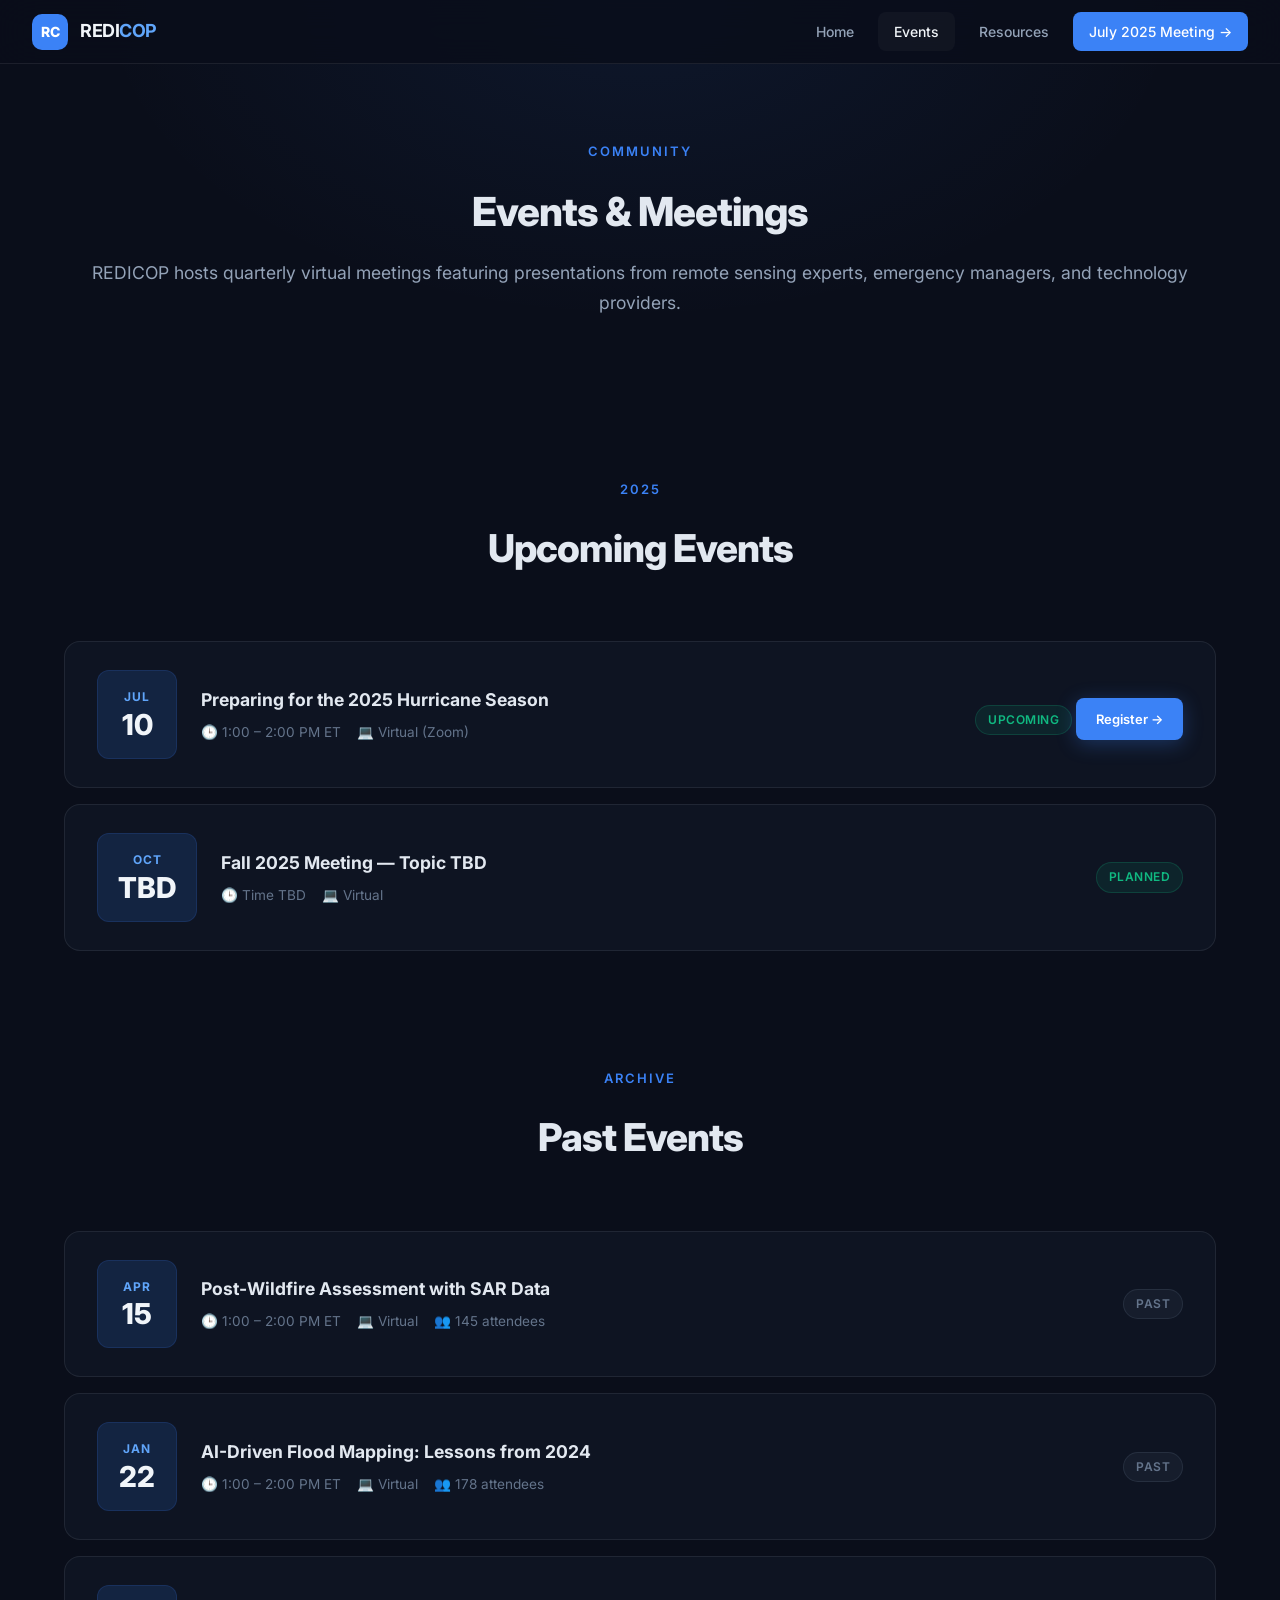
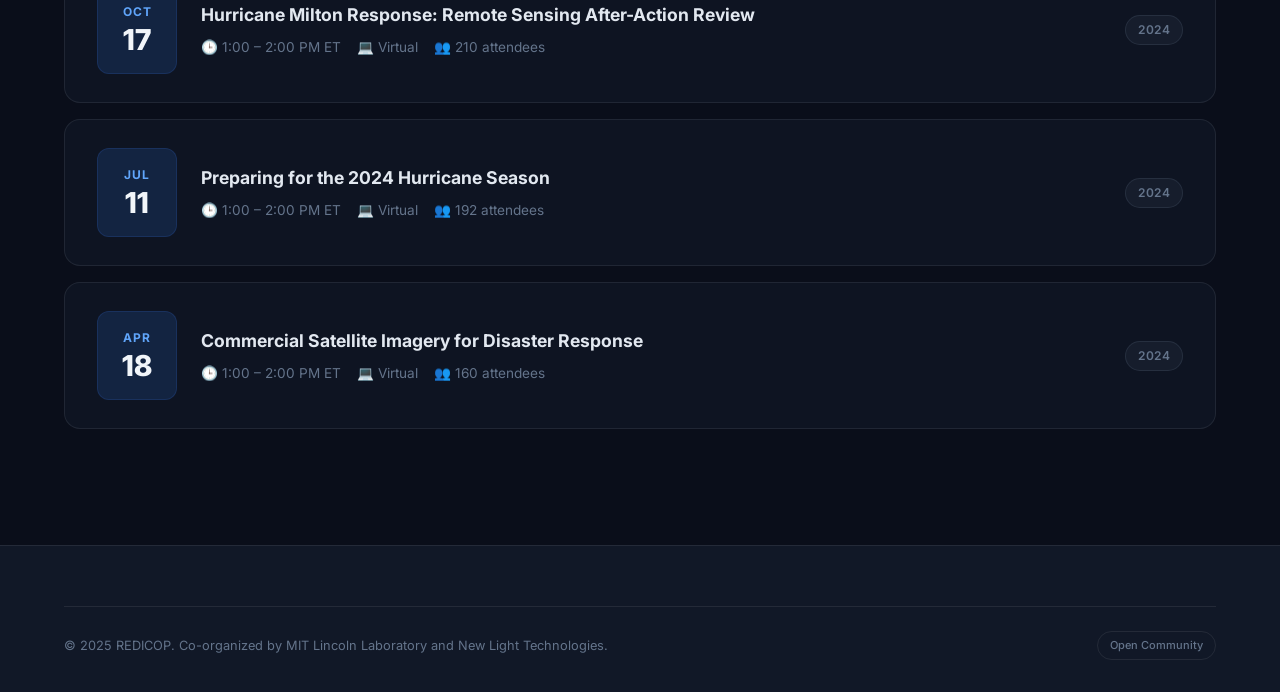
==== events.html @ 596dfce5 "Create events.html" ====
<!DOCTYPE html>
<html lang="en">
<head>
    <meta charset="UTF-8">
    <meta name="viewport" content="width=device-width, initial-scale=1.0">
    <title>Events | REDICOP</title>
    <link rel="preconnect" href="https://fonts.googleapis.com">
    <link href="https://fonts.googleapis.com/css2?family=Inter:wght@400;500;600;700;800&display=swap" rel="stylesheet">
    <link rel="stylesheet" href="style.css">
</head>
<body>

<nav class="site-nav">
    <a href="index.html" class="nav-brand">
        <div class="brand-icon">RC</div>
        <div class="brand-text">REDI<span>COP</span></div>
    </a>
    <div class="nav-links">
        <a href="index.html">Home</a>
        <a href="events.html" class="active">Events</a>
        <a href="resources.html">Resources</a>
        <a href="july-2025.html" class="nav-cta">July 2025 Meeting &rarr;</a>
    </div>
</nav>

<div class="page-header">
    <div class="container">
        <div class="section-label">Community</div>
        <h1>Events &amp; Meetings</h1>
        <p>REDICOP hosts quarterly virtual meetings featuring presentations from remote sensing experts, emergency managers, and technology providers.</p>
    </div>
</div>

<section class="events-section">
    <div class="container">
        <div class="section-header"><div class="section-label">2025</div><h2 class="section-title">Upcoming Events</h2></div>
        <div class="event-card">
            <div class="event-date"><div class="month">Jul</div><div class="day">10</div></div>
            <div class="event-info">
                <h3>Preparing for the 2025 Hurricane Season</h3>
                <div class="event-meta"><span>&#128338; 1:00 &ndash; 2:00 PM ET</span><span>&#128187; Virtual (Zoom)</span></div>
            </div>
            <div class="event-action">
                <span class="event-tag tag-upcoming">Upcoming</span>
                <a href="july-2025.html" class="btn btn-primary" style="margin-top:8px">Register &rarr;</a>
            </div>
        </div>
        <div class="event-card">
            <div class="event-date"><div class="month">Oct</div><div class="day">TBD</div></div>
            <div class="event-info">
                <h3>Fall 2025 Meeting &mdash; Topic TBD</h3>
                <div class="event-meta"><span>&#128338; Time TBD</span><span>&#128187; Virtual</span></div>
            </div>
            <div class="event-action"><span class="event-tag tag-upcoming">Planned</span></div>
        </div>
    </div>
</section>

<section class="container" style="padding-bottom:100px">
    <div class="section-header"><div class="section-label">Archive</div><h2 class="section-title">Past Events</h2></div>
    <div class="event-card">
        <div class="event-date"><div class="month">Apr</div><div class="day">15</div></div>
        <div class="event-info">
            <h3>Post-Wildfire Assessment with SAR Data</h3>
            <div class="event-meta"><span>&#128338; 1:00 &ndash; 2:00 PM ET</span><span>&#128187; Virtual</span><span>&#128101; 145 attendees</span></div>
        </div>
        <div class="event-action"><span class="event-tag tag-past">Past</span></div>
    </div>
    <div class="event-card">
        <div class="event-date"><div class="month">Jan</div><div class="day">22</div></div>
        <div class="event-info">
            <h3>AI-Driven Flood Mapping: Lessons from 2024</h3>
            <div class="event-meta"><span>&#128338; 1:00 &ndash; 2:00 PM ET</span><span>&#128187; Virtual</span><span>&#128101; 178 attendees</span></div>
        </div>
        <div class="event-action"><span class="event-tag tag-past">Past</span></div>
    </div>
    <div class="event-card">
        <div class="event-date"><div class="month">Oct</div><div class="day">17</div></div>
        <div class="event-info">
            <h3>Hurricane Milton Response: Remote Sensing After-Action Review</h3>
            <div class="event-meta"><span>&#128338; 1:00 &ndash; 2:00 PM ET</span><span>&#128187; Virtual</span><span>&#128101; 210 attendees</span></div>
        </div>
        <div class="event-action"><span class="event-tag tag-past">2024</span></div>
    </div>
    <div class="event-card">
        <div class="event-date"><div class="month">Jul</div><div class="day">11</div></div>
        <div class="event-info">
            <h3>Preparing for the 2024 Hurricane Season</h3>
            <div class="event-meta"><span>&#128338; 1:00 &ndash; 2:00 PM ET</span><span>&#128187; Virtual</span><span>&#128101; 192 attendees</span></div>
        </div>
        <div class="event-action"><span class="event-tag tag-past">2024</span></div>
    </div>
    <div class="event-card">
        <div class="event-date"><div class="month">Apr</div><div class="day">18</div></div>
        <div class="event-info">
            <h3>Commercial Satellite Imagery for Disaster Response</h3>
            <div class="event-meta"><span>&#128338; 1:00 &ndash; 2:00 PM ET</span><span>&#128187; Virtual</span><span>&#128101; 160 attendees</span></div>
        </div>
        <div class="event-action"><span class="event-tag tag-past">2024</span></div>
    </div>
</section>

<footer class="site-footer">
    <div class="container">
        <div class="footer-bottom">
            <span>&copy; 2025 REDICOP. Co-organized by MIT Lincoln Laboratory and New Light Technologies.</span>
            <div class="footer-badges"><span class="footer-badge">Open Community</span></div>
        </div>
    </div>
</footer>

</body>
</html>
---- style.css ----
:root {
    --bg-primary: #0a0e1a;
    --bg-secondary: #111827;
    --bg-card: rgba(17, 24, 39, 0.7);
    --bg-card-hover: rgba(30, 41, 59, 0.8);
    --bg-glass: rgba(255, 255, 255, 0.03);
    --border-glass: rgba(255, 255, 255, 0.08);
    --accent: #3b82f6;
    --accent-bright: #60a5fa;
    --accent-glow: rgba(59, 130, 246, 0.15);
    --accent-teal: #06b6d4;
    --accent-emerald: #10b981;
    --text-primary: #f1f5f9;
    --text-secondary: #94a3b8;
    --text-muted: #64748b;
    --text-heading: #e2e8f0;
    --danger: #ef4444;
    --warning: #f59e0b;
    --radius: 12px;
    --radius-sm: 8px;
    --radius-lg: 16px;
    --transition: 0.3s cubic-bezier(0.4, 0, 0.2, 1);
    --font-sans: 'Inter', -apple-system, BlinkMacSystemFont, 'Segoe UI', Roboto, sans-serif;
    --font-mono: 'JetBrains Mono', 'Fira Code', monospace;
    --shadow-card: 0 4px 24px rgba(0, 0, 0, 0.3);
    --shadow-glow: 0 0 30px rgba(59, 130, 246, 0.1);
    --max-width: 1200px;
}

* { margin: 0; padding: 0; box-sizing: border-box; }

html { scroll-behavior: smooth; }

body {
    font-family: var(--font-sans);
    background: var(--bg-primary);
    color: var(--text-primary);
    line-height: 1.7;
    -webkit-font-smoothing: antialiased;
}

a { color: var(--accent-bright); text-decoration: none; transition: color var(--transition); }
a:hover { color: var(--accent-teal); }

.container { max-width: var(--max-width); margin: 0 auto; padding: 0 24px; }

/* ── NAV ── */
.site-nav {
    position: fixed; top: 0; left: 0; right: 0; z-index: 1000;
    background: rgba(10, 14, 26, 0.85);
    backdrop-filter: blur(20px); -webkit-backdrop-filter: blur(20px);
    border-bottom: 1px solid var(--border-glass);
    padding: 0 32px; height: 64px;
    display: flex; align-items: center; justify-content: space-between;
}
.nav-brand { display: flex; align-items: center; gap: 12px; text-decoration: none; }
.nav-brand .brand-icon {
    width: 36px; height: 36px; background: var(--accent);
    border-radius: 10px; display: flex; align-items: center; justify-content: center;
    font-weight: 800; font-size: 14px; color: #fff;
}
.nav-brand .brand-text { font-size: 18px; font-weight: 700; color: var(--text-primary); letter-spacing: -0.5px; }
.nav-brand .brand-text span { color: var(--accent-bright); }
.nav-links { display: flex; gap: 8px; align-items: center; }
.nav-links a {
    padding: 8px 16px; border-radius: var(--radius-sm); font-size: 14px; font-weight: 500;
    color: var(--text-secondary); transition: all var(--transition);
}
.nav-links a:hover, .nav-links a.active { color: var(--text-primary); background: var(--bg-glass); }
.nav-cta {
    padding: 8px 20px; background: var(--accent); color: #fff !important;
    border-radius: var(--radius-sm); font-weight: 600; font-size: 14px;
}
.nav-cta:hover { background: var(--accent-bright); }

/* ── HERO ── */
.hero {
    min-height: 100vh; display: flex; align-items: center; justify-content: center;
    text-align: center; padding: 120px 24px 80px;
    position: relative; overflow: hidden;
    background: radial-gradient(ellipse at 50% 0%, rgba(59,130,246,0.08) 0%, transparent 60%),
                radial-gradient(ellipse at 80% 100%, rgba(6,182,212,0.05) 0%, transparent 50%),
                var(--bg-primary);
}
.hero::before {
    content: ''; position: absolute; inset: 0;
    background-image: radial-gradient(rgba(255,255,255,0.03) 1px, transparent 1px);
    background-size: 40px 40px; pointer-events: none;
}
.hero-content { position: relative; z-index: 1; max-width: 800px; }
.hero-badge {
    display: inline-flex; align-items: center; gap: 8px;
    background: var(--accent-glow); border: 1px solid rgba(59,130,246,0.2);
    padding: 6px 16px; border-radius: 100px; font-size: 13px;
    color: var(--accent-bright); font-weight: 500; margin-bottom: 32px;
}
.hero-badge .pulse {
    width: 8px; height: 8px; background: var(--accent-emerald);
    border-radius: 50%; animation: pulse 2s infinite;
}
@keyframes pulse { 0%, 100% { opacity: 1; } 50% { opacity: 0.4; } }
.hero h1 {
    font-size: clamp(2.5rem, 5vw, 4rem); font-weight: 800; line-height: 1.1;
    letter-spacing: -1.5px; margin-bottom: 24px;
    background: linear-gradient(135deg, var(--text-primary) 0%, var(--accent-bright) 50%, var(--accent-teal) 100%);
    -webkit-background-clip: text; -webkit-text-fill-color: transparent;
    background-clip: text;
}
.hero-sub {
    font-size: 1.2rem; color: var(--text-secondary); max-width: 600px;
    margin: 0 auto 40px; line-height: 1.7;
}
.hero-actions { display: flex; gap: 16px; justify-content: center; flex-wrap: wrap; }
.btn {
    display: inline-flex; align-items: center; gap: 8px;
    padding: 14px 28px; border-radius: var(--radius-sm); font-size: 15px;
    font-weight: 600; cursor: pointer; border: none; transition: all var(--transition);
}
.btn-primary { background: var(--accent); color: #fff; box-shadow: 0 4px 20px rgba(59,130,246,0.3); }
.btn-primary:hover { background: var(--accent-bright); transform: translateY(-2px); color: #fff; box-shadow: 0 8px 30px rgba(59,130,246,0.4); }
.btn-outline {
    background: transparent; color: var(--text-primary);
    border: 1px solid var(--border-glass);
}
.btn-outline:hover { background: var(--bg-glass); border-color: var(--accent); color: var(--accent-bright); }
.hero-stats {
    display: flex; justify-content: center; gap: 48px;
    margin-top: 64px; padding-top: 40px; border-top: 1px solid var(--border-glass);
}
.stat { text-align: center; }
.stat-value { font-size: 2rem; font-weight: 800; color: var(--accent-bright); font-family: var(--font-mono); }
.stat-label { font-size: 13px; color: var(--text-muted); margin-top: 4px; text-transform: uppercase; letter-spacing: 1px; }

/* ── SECTIONS ── */
section { padding: 100px 0; }
.section-header { text-align: center; margin-bottom: 60px; }
.section-label {
    font-size: 13px; font-weight: 600; text-transform: uppercase; letter-spacing: 2px;
    color: var(--accent); margin-bottom: 16px;
}
.section-title {
    font-size: clamp(1.8rem, 3vw, 2.5rem); font-weight: 800;
    letter-spacing: -1px; color: var(--text-heading); margin-bottom: 16px;
}
.section-desc { font-size: 1.05rem; color: var(--text-secondary); max-width: 650px; margin: 0 auto; }

/* ── CARDS ── */
.card-grid { display: grid; grid-template-columns: repeat(auto-fit, minmax(320px, 1fr)); gap: 24px; }
.card {
    background: var(--bg-card); border: 1px solid var(--border-glass);
    border-radius: var(--radius-lg); padding: 32px; transition: all var(--transition);
    position: relative; overflow: hidden;
}
.card::before {
    content: ''; position: absolute; top: 0; left: 0; right: 0; height: 3px;
    background: linear-gradient(90deg, var(--accent), var(--accent-teal));
    opacity: 0; transition: opacity var(--transition);
}
.card:hover { background: var(--bg-card-hover); border-color: rgba(59,130,246,0.15); transform: translateY(-4px); box-shadow: var(--shadow-glow); }
.card:hover::before { opacity: 1; }
.card-icon {
    width: 48px; height: 48px; border-radius: var(--radius); display: flex;
    align-items: center; justify-content: center; font-size: 24px; margin-bottom: 20px;
    background: var(--accent-glow); border: 1px solid rgba(59,130,246,0.15);
}
.card h3 { font-size: 1.15rem; font-weight: 700; margin-bottom: 12px; color: var(--text-heading); }
.card p { font-size: 0.95rem; color: var(--text-secondary); line-height: 1.7; }

/* ── ABOUT / MISSION ── */
.about-section { background: var(--bg-secondary); border-top: 1px solid var(--border-glass); border-bottom: 1px solid var(--border-glass); }
.about-grid { display: grid; grid-template-columns: 1fr 1fr; gap: 64px; align-items: center; }
.about-text h2 { font-size: 2rem; font-weight: 800; letter-spacing: -1px; color: var(--text-heading); margin-bottom: 20px; }
.about-text p { color: var(--text-secondary); margin-bottom: 16px; line-height: 1.8; }
.about-text a.inline-link { color: var(--accent-bright); border-bottom: 1px solid rgba(59,130,246,0.3); }
.about-text a.inline-link:hover { border-color: var(--accent-bright); }
.about-visual {
    background: var(--bg-card); border: 1px solid var(--border-glass);
    border-radius: var(--radius-lg); padding: 40px; position: relative;
}
.partners-grid { display: grid; grid-template-columns: 1fr 1fr; gap: 24px; }
.partner-item {
    background: var(--bg-glass); border: 1px solid var(--border-glass);
    border-radius: var(--radius); padding: 24px; text-align: center; transition: all var(--transition);
}
.partner-item:hover { border-color: rgba(59,130,246,0.2); background: var(--accent-glow); }
.partner-item strong { display: block; font-size: 1.1rem; color: var(--text-heading); margin-bottom: 4px; }
.partner-item span { font-size: 0.8rem; color: var(--text-muted); text-transform: uppercase; letter-spacing: 1px; }

/* ── EVENTS ── */
.events-section { background: var(--bg-primary); }
.event-card {
    display: grid; grid-template-columns: auto 1fr auto; gap: 24px; align-items: center;
    background: var(--bg-card); border: 1px solid var(--border-glass);
    border-radius: var(--radius-lg); padding: 28px 32px; margin-bottom: 16px;
    transition: all var(--transition);
}
.event-card:hover { border-color: rgba(59,130,246,0.15); background: var(--bg-card-hover); }
.event-date {
    background: var(--accent-glow); border: 1px solid rgba(59,130,246,0.15);
    border-radius: var(--radius); padding: 16px 20px; text-align: center; min-width: 80px;
}
.event-date .month { font-size: 12px; font-weight: 700; text-transform: uppercase; letter-spacing: 1px; color: var(--accent-bright); }
.event-date .day { font-size: 1.8rem; font-weight: 800; color: var(--text-primary); line-height: 1.2; }
.event-info h3 { font-size: 1.1rem; font-weight: 700; color: var(--text-heading); margin-bottom: 6px; }
.event-info .event-meta { font-size: 0.85rem; color: var(--text-muted); display: flex; gap: 16px; flex-wrap: wrap; }
.event-info .event-meta span { display: flex; align-items: center; gap: 4px; }
.event-tag {
    display: inline-block; padding: 4px 12px; border-radius: 100px;
    font-size: 12px; font-weight: 600; text-transform: uppercase; letter-spacing: 0.5px;
}
.tag-upcoming { background: rgba(16,185,129,0.1); color: var(--accent-emerald); border: 1px solid rgba(16,185,129,0.2); }
.tag-past { background: rgba(100,116,139,0.1); color: var(--text-muted); border: 1px solid rgba(100,116,139,0.2); }
.event-action .btn { padding: 10px 20px; font-size: 13px; white-space: nowrap; }

/* ── NEWS / NOTICES ── */
.news-grid { display: grid; grid-template-columns: repeat(auto-fit, minmax(280px, 1fr)); gap: 24px; }
.news-card {
    background: var(--bg-card); border: 1px solid var(--border-glass);
    border-radius: var(--radius-lg); overflow: hidden; transition: all var(--transition);
}
.news-card:hover { transform: translateY(-4px); border-color: rgba(59,130,246,0.15); box-shadow: var(--shadow-glow); }
.news-card-img {
    height: 180px; background-size: cover; background-position: center;
    position: relative;
}
.news-card-img::after {
    content: ''; position: absolute; inset: 0;
    background: linear-gradient(to bottom, transparent 50%, rgba(10,14,26,0.9));
}
.news-card-body { padding: 24px; }
.news-card-body .news-date { font-size: 12px; color: var(--text-muted); text-transform: uppercase; letter-spacing: 1px; margin-bottom: 8px; }
.news-card-body h3 { font-size: 1.05rem; font-weight: 700; color: var(--text-heading); margin-bottom: 8px; line-height: 1.4; }
.news-card-body p { font-size: 0.9rem; color: var(--text-secondary); line-height: 1.6; }

/* ── RESOURCES ── */
.resources-section { background: var(--bg-secondary); border-top: 1px solid var(--border-glass); }
.resource-item {
    display: flex; align-items: center; gap: 16px;
    padding: 16px 20px; border-radius: var(--radius-sm);
    background: var(--bg-glass); border: 1px solid var(--border-glass);
    margin-bottom: 12px; transition: all var(--transition);
}
.resource-item:hover { background: var(--accent-glow); border-color: rgba(59,130,246,0.15); }
.resource-icon { font-size: 20px; width: 40px; text-align: center; }
.resource-info { flex: 1; }
.resource-info h4 { font-size: 0.95rem; font-weight: 600; color: var(--text-heading); }
.resource-info p { font-size: 0.8rem; color: var(--text-muted); }

/* ── NEWSLETTER CTA ── */
.cta-section {
    padding: 80px 0; text-align: center;
    background: radial-gradient(ellipse at 50% 50%, rgba(59,130,246,0.08) 0%, transparent 70%), var(--bg-primary);
}
.cta-box {
    background: var(--bg-card); border: 1px solid var(--border-glass);
    border-radius: var(--radius-lg); padding: 60px 40px; max-width: 600px; margin: 0 auto;
}
.cta-box h2 { font-size: 1.8rem; font-weight: 800; margin-bottom: 12px; color: var(--text-heading); }
.cta-box p { color: var(--text-secondary); margin-bottom: 28px; }
.cta-form { display: flex; gap: 12px; max-width: 420px; margin: 0 auto; }
.cta-form input {
    flex: 1; padding: 12px 16px; background: var(--bg-primary); border: 1px solid var(--border-glass);
    border-radius: var(--radius-sm); color: var(--text-primary); font-size: 14px;
    font-family: var(--font-sans); outline: none; transition: border-color var(--transition);
}
.cta-form input:focus { border-color: var(--accent); }
.cta-form input::placeholder { color: var(--text-muted); }

/* ── FOOTER ── */
.site-footer {
    background: var(--bg-secondary); border-top: 1px solid var(--border-glass);
    padding: 60px 0 32px;
}
.footer-grid { display: grid; grid-template-columns: 2fr 1fr 1fr 1fr; gap: 48px; margin-bottom: 48px; }
.footer-brand .brand-text { font-size: 20px; font-weight: 700; margin-bottom: 12px; }
.footer-brand .brand-text span { color: var(--accent-bright); }
.footer-brand p { font-size: 0.9rem; color: var(--text-muted); line-height: 1.7; max-width: 280px; }
.footer-col h4 {
    font-size: 12px; font-weight: 700; text-transform: uppercase; letter-spacing: 2px;
    color: var(--text-muted); margin-bottom: 20px;
}
.footer-col a { display: block; color: var(--text-secondary); font-size: 0.9rem; padding: 6px 0; transition: color var(--transition); }
.footer-col a:hover { color: var(--text-primary); }
.footer-bottom {
    padding-top: 24px; border-top: 1px solid var(--border-glass);
    display: flex; justify-content: space-between; align-items: center;
    font-size: 0.8rem; color: var(--text-muted);
}
.footer-badges { display: flex; gap: 12px; }
.footer-badge {
    padding: 4px 12px; border: 1px solid var(--border-glass); border-radius: 100px;
    font-size: 11px; font-weight: 500; color: var(--text-muted);
}

/* ── MEETING PAGE ── */
.meeting-hero {
    min-height: 70vh; display: flex; align-items: center;
    padding: 120px 0 80px; position: relative;
    background: radial-gradient(ellipse at 30% 20%, rgba(59,130,246,0.1) 0%, transparent 50%),
                radial-gradient(ellipse at 70% 80%, rgba(6,182,212,0.06) 0%, transparent 50%),
                var(--bg-primary);
}
.meeting-hero::before {
    content: ''; position: absolute; inset: 0;
    background-image: radial-gradient(rgba(255,255,255,0.03) 1px, transparent 1px);
    background-size: 40px 40px; pointer-events: none;
}
.meeting-hero .container { position: relative; z-index: 1; display: grid; grid-template-columns: 1fr 1fr; gap: 64px; align-items: center; }
.meeting-info .meeting-tag { display: inline-flex; align-items: center; gap: 8px; background: rgba(16,185,129,0.1); border: 1px solid rgba(16,185,129,0.2); padding: 6px 16px; border-radius: 100px; font-size: 13px; color: var(--accent-emerald); font-weight: 600; margin-bottom: 24px; }
.meeting-info h1 { font-size: clamp(2rem, 4vw, 3rem); font-weight: 800; line-height: 1.1; letter-spacing: -1px; color: var(--text-heading); margin-bottom: 24px; }
.meeting-info h1 .highlight { color: var(--accent-bright); }
.meeting-details { list-style: none; margin-bottom: 32px; }
.meeting-details li { display: flex; align-items: center; gap: 12px; padding: 8px 0; color: var(--text-secondary); font-size: 1rem; }
.meeting-details .detail-icon { width: 36px; height: 36px; display: flex; align-items: center; justify-content: center; background: var(--accent-glow); border-radius: var(--radius-sm); font-size: 16px; }
.meeting-visual {
    background: var(--bg-card); border: 1px solid var(--border-glass);
    border-radius: var(--radius-lg); overflow: hidden; aspect-ratio: 4/3;
}
.meeting-visual img { width: 100%; height: 100%; object-fit: cover; opacity: 0.8; }
.meeting-actions { display: flex; gap: 12px; flex-wrap: wrap; }

/* ── MEETING REG FORM ── */
.reg-section { background: var(--bg-secondary); border-top: 1px solid var(--border-glass); padding: 80px 0; }
.reg-grid { display: grid; grid-template-columns: 1fr 1fr; gap: 64px; align-items: start; }
.reg-info h2 { font-size: 1.8rem; font-weight: 800; color: var(--text-heading); margin-bottom: 16px; }
.reg-info p { color: var(--text-secondary); margin-bottom: 24px; line-height: 1.8; }
.reg-info .info-box {
    background: var(--accent-glow); border: 1px solid rgba(59,130,246,0.15);
    border-radius: var(--radius); padding: 24px; font-size: 0.95rem; color: var(--text-secondary); line-height: 1.7;
}
.reg-info .info-box strong { color: var(--accent-bright); }
.reg-form-card {
    background: var(--bg-card); border: 1px solid var(--border-glass);
    border-radius: var(--radius-lg); padding: 40px;
}
.reg-form-card h3 { font-size: 1.3rem; font-weight: 700; color: var(--text-heading); margin-bottom: 28px; text-align: center; }
.form-group { margin-bottom: 20px; }
.form-group label { display: block; font-size: 13px; font-weight: 600; color: var(--text-secondary); margin-bottom: 8px; text-transform: uppercase; letter-spacing: 0.5px; }
.form-group input[type="text"],
.form-group input[type="email"] {
    width: 100%; padding: 12px 16px; background: var(--bg-primary);
    border: 1px solid var(--border-glass); border-radius: var(--radius-sm);
    color: var(--text-primary); font-size: 14px; font-family: var(--font-sans);
    outline: none; transition: border-color var(--transition);
}
.form-group input:focus { border-color: var(--accent); }
.radio-group { margin-bottom: 20px; }
.radio-group p { font-size: 13px; font-weight: 600; color: var(--text-secondary); margin-bottom: 10px; text-transform: uppercase; letter-spacing: 0.5px; }
.radio-option { display: flex; align-items: center; gap: 10px; padding: 6px 0; color: var(--text-secondary); font-size: 14px; cursor: pointer; }
.radio-option input[type="radio"] { accent-color: var(--accent); width: 16px; height: 16px; }

/* ── EVENTS PAGE ── */
.page-header {
    padding: 140px 0 60px; text-align: center;
    background: radial-gradient(ellipse at 50% 0%, rgba(59,130,246,0.08) 0%, transparent 60%), var(--bg-primary);
}
.page-header h1 { font-size: 2.5rem; font-weight: 800; color: var(--text-heading); letter-spacing: -1px; margin-bottom: 12px; }
.page-header p { color: var(--text-secondary); font-size: 1.1rem; }

/* ── RESOURCES PAGE ── */
.resource-grid { display: grid; grid-template-columns: repeat(auto-fit, minmax(300px, 1fr)); gap: 24px; }
.resource-card {
    background: var(--bg-card); border: 1px solid var(--border-glass);
    border-radius: var(--radius-lg); padding: 32px; transition: all var(--transition);
}
.resource-card:hover { border-color: rgba(59,130,246,0.15); background: var(--bg-card-hover); transform: translateY(-2px); }
.resource-card .rc-type { font-size: 11px; font-weight: 700; text-transform: uppercase; letter-spacing: 1px; color: var(--accent); margin-bottom: 12px; }
.resource-card h3 { font-size: 1.05rem; font-weight: 700; color: var(--text-heading); margin-bottom: 8px; }
.resource-card p { font-size: 0.9rem; color: var(--text-secondary); margin-bottom: 16px; line-height: 1.6; }
.resource-card .rc-link { font-size: 13px; font-weight: 600; color: var(--accent-bright); display: inline-flex; align-items: center; gap: 4px; }
.resource-card .rc-link:hover { color: var(--accent-teal); }

/* ── RESPONSIVE ── */
@media (max-width: 1024px) {
    .footer-grid { grid-template-columns: 1fr 1fr; }
    .about-grid, .reg-grid, .meeting-hero .container { grid-template-columns: 1fr; }
}
@media (max-width: 768px) {
    .site-nav { padding: 0 16px; }
    .nav-links { display: none; }
    .hero { padding: 100px 16px 60px; }
    .hero-stats { flex-direction: column; gap: 24px; }
    .card-grid { grid-template-columns: 1fr; }
    .footer-grid { grid-template-columns: 1fr; gap: 32px; }
    .footer-bottom { flex-direction: column; gap: 16px; text-align: center; }
    .event-card { grid-template-columns: 1fr; }
    .meeting-hero .container { grid-template-columns: 1fr; gap: 40px; }
}
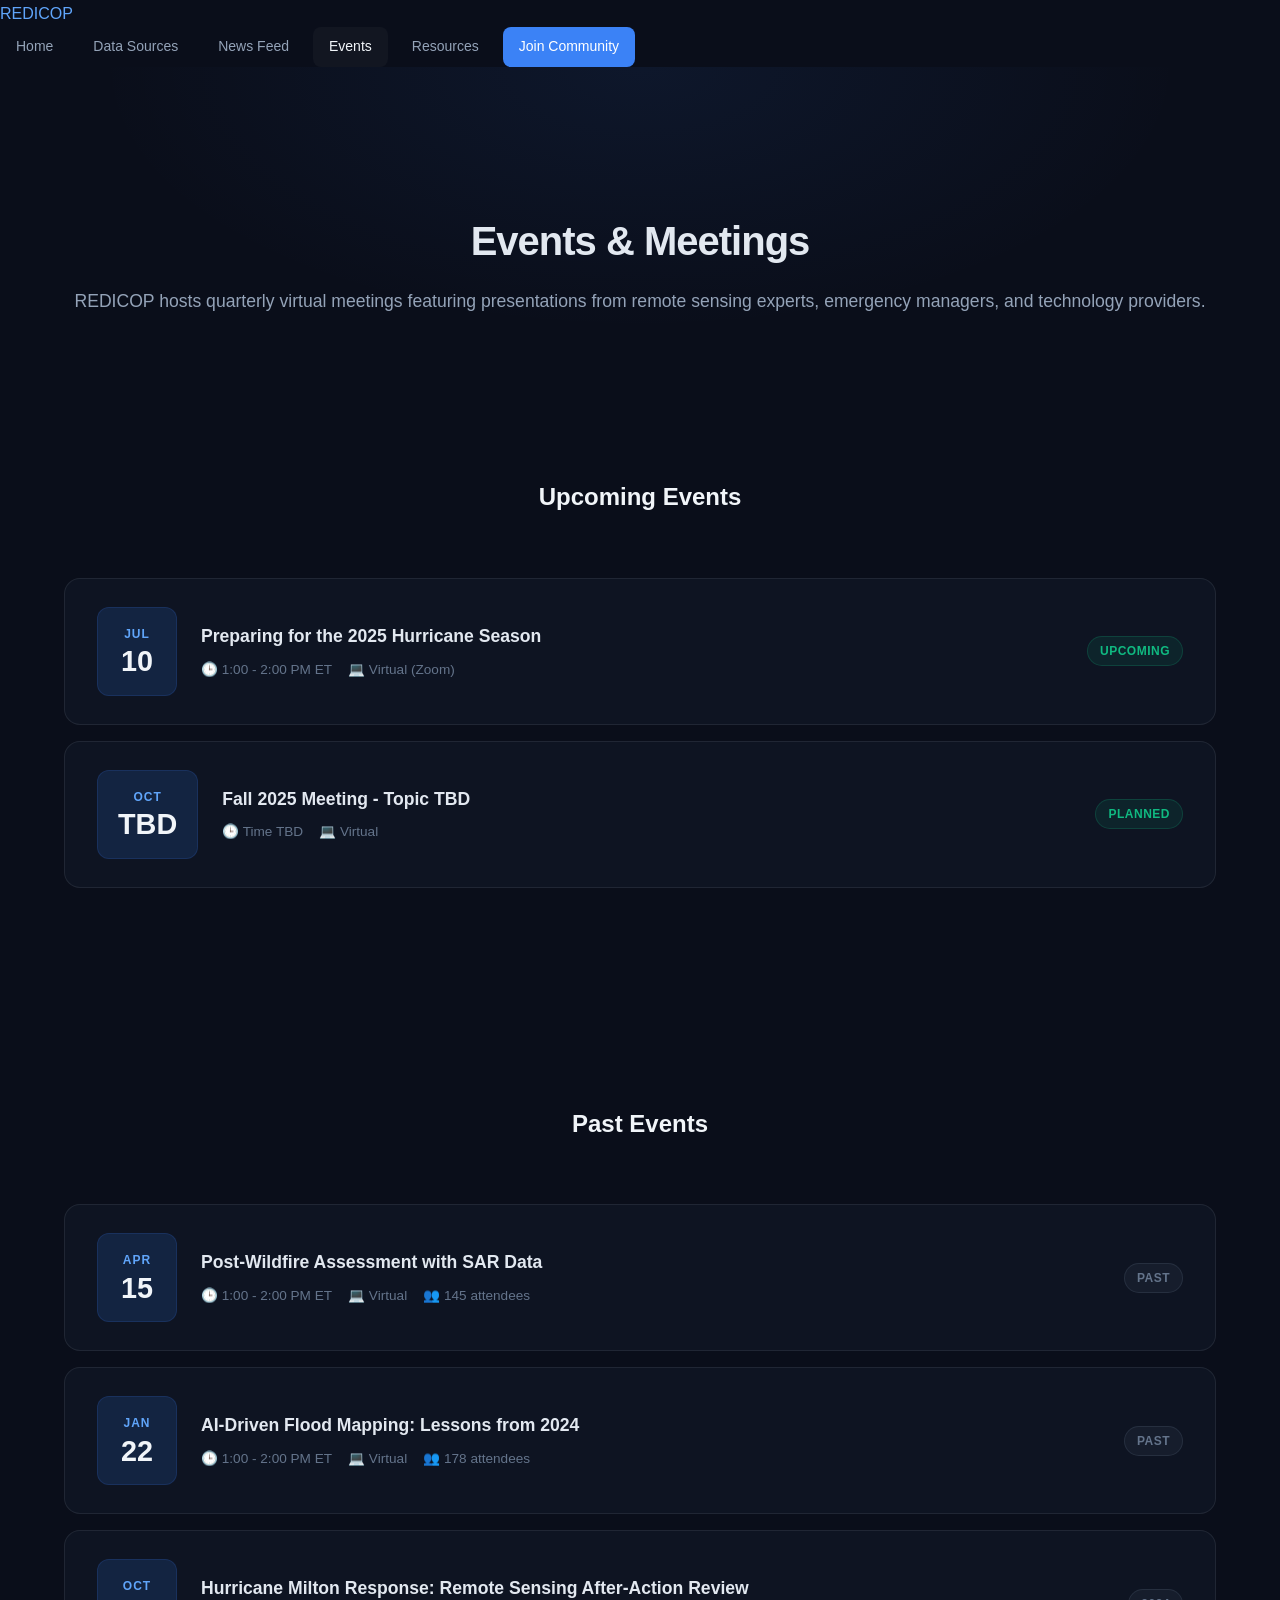
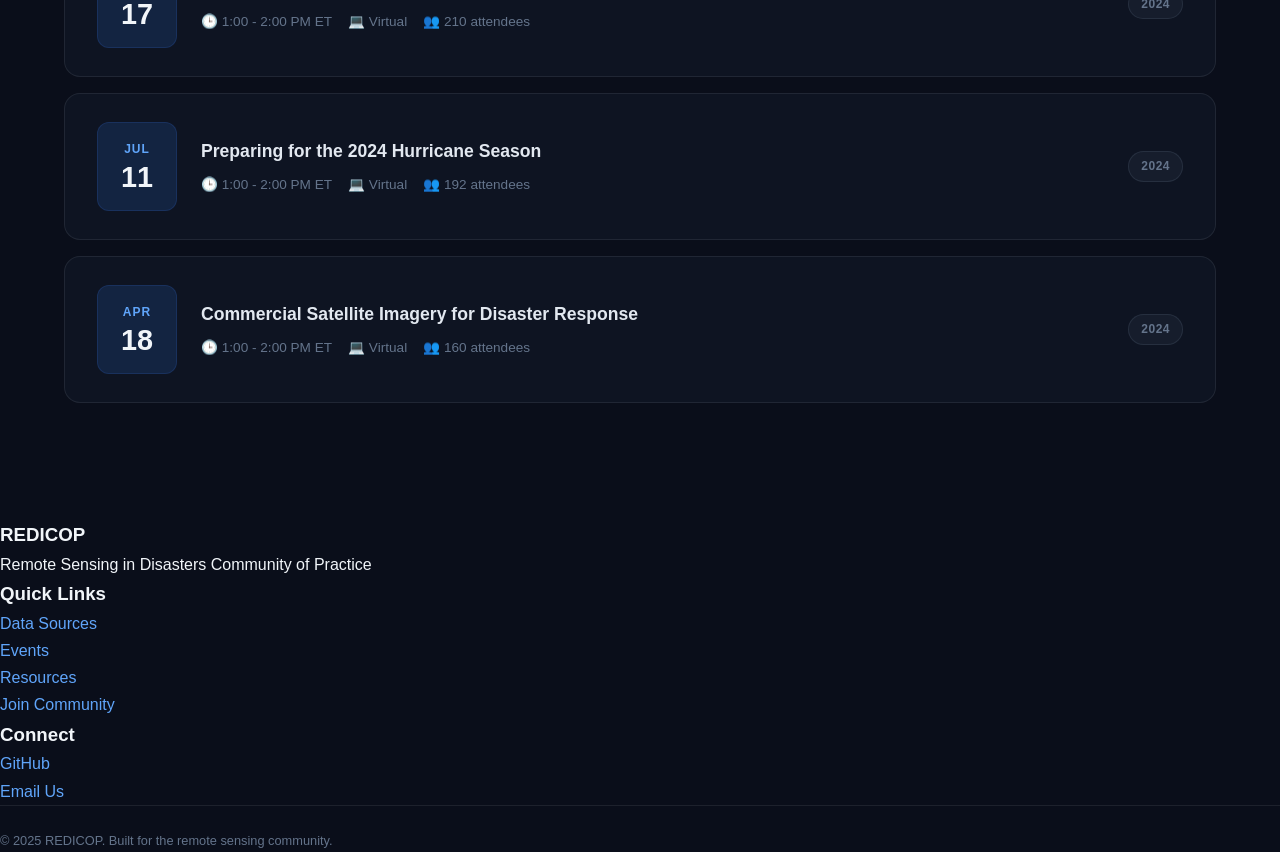
==== commit 6d39d1b8: "Update events.html" ====
--- a/events.html
+++ b/events.html
@@ -1,113 +1,31 @@
 <!DOCTYPE html>
 <html lang="en">
 <head>
-    <meta charset="UTF-8">
-    <meta name="viewport" content="width=device-width, initial-scale=1.0">
-    <title>Events | REDICOP</title>
-    <link rel="preconnect" href="https://fonts.googleapis.com">
-    <link href="https://fonts.googleapis.com/css2?family=Inter:wght@400;500;600;700;800&display=swap" rel="stylesheet">
-    <link rel="stylesheet" href="style.css">
+  <meta charset="UTF-8">
+  <meta name="viewport" content="width=device-width, initial-scale=1.0">
+  <title>Events | REDICOP</title>
+  <link rel="stylesheet" href="style.css">
 </head>
 <body>
+  <nav class="navbar"><div class="nav-container"><a href="index.html" class="nav-logo">REDICOP</a><div class="nav-links"><a href="index.html">Home</a><a href="data-sources.html">Data Sources</a><a href="news.html">News Feed</a><a href="events.html" class="active">Events</a><a href="resources.html">Resources</a><a href="signup.html" class="nav-cta">Join Community</a></div></div></nav>
 
-<nav class="site-nav">
-    <a href="index.html" class="nav-brand">
-        <div class="brand-icon">RC</div>
-        <div class="brand-text">REDI<span>COP</span></div>
-    </a>
-    <div class="nav-links">
-        <a href="index.html">Home</a>
-        <a href="events.html" class="active">Events</a>
-        <a href="resources.html">Resources</a>
-        <a href="july-2025.html" class="nav-cta">July 2025 Meeting &rarr;</a>
-    </div>
-</nav>
+  <div class="page-header"><div class="container"><h1>Events &amp; Meetings</h1><p>REDICOP hosts quarterly virtual meetings featuring presentations from remote sensing experts, emergency managers, and technology providers.</p></div></div>
 
-<div class="page-header">
-    <div class="container">
-        <div class="section-label">Community</div>
-        <h1>Events &amp; Meetings</h1>
-        <p>REDICOP hosts quarterly virtual meetings featuring presentations from remote sensing experts, emergency managers, and technology providers.</p>
-    </div>
-</div>
+  <section class="events-section"><div class="container">
+    <div class="section-header"><h2>Upcoming Events</h2></div>
+    <div class="event-card"><div class="event-date"><div class="month">Jul</div><div class="day">10</div></div><div class="event-info"><h3>Preparing for the 2025 Hurricane Season</h3><div class="event-meta"><span>&#128338; 1:00 - 2:00 PM ET</span><span>&#128187; Virtual (Zoom)</span></div></div><div class="event-action"><span class="event-tag tag-upcoming">Upcoming</span></div></div>
+    <div class="event-card"><div class="event-date"><div class="month">Oct</div><div class="day">TBD</div></div><div class="event-info"><h3>Fall 2025 Meeting - Topic TBD</h3><div class="event-meta"><span>&#128338; Time TBD</span><span>&#128187; Virtual</span></div></div><div class="event-action"><span class="event-tag tag-upcoming">Planned</span></div></div>
+  </div></section>
 
-<section class="events-section">
-    <div class="container">
-        <div class="section-header"><div class="section-label">2025</div><h2 class="section-title">Upcoming Events</h2></div>
-        <div class="event-card">
-            <div class="event-date"><div class="month">Jul</div><div class="day">10</div></div>
-            <div class="event-info">
-                <h3>Preparing for the 2025 Hurricane Season</h3>
-                <div class="event-meta"><span>&#128338; 1:00 &ndash; 2:00 PM ET</span><span>&#128187; Virtual (Zoom)</span></div>
-            </div>
-            <div class="event-action">
-                <span class="event-tag tag-upcoming">Upcoming</span>
-                <a href="july-2025.html" class="btn btn-primary" style="margin-top:8px">Register &rarr;</a>
-            </div>
-        </div>
-        <div class="event-card">
-            <div class="event-date"><div class="month">Oct</div><div class="day">TBD</div></div>
-            <div class="event-info">
-                <h3>Fall 2025 Meeting &mdash; Topic TBD</h3>
-                <div class="event-meta"><span>&#128338; Time TBD</span><span>&#128187; Virtual</span></div>
-            </div>
-            <div class="event-action"><span class="event-tag tag-upcoming">Planned</span></div>
-        </div>
-    </div>
-</section>
+  <section class="events-section" style="padding-bottom:100px"><div class="container">
+    <div class="section-header"><h2>Past Events</h2></div>
+    <div class="event-card"><div class="event-date"><div class="month">Apr</div><div class="day">15</div></div><div class="event-info"><h3>Post-Wildfire Assessment with SAR Data</h3><div class="event-meta"><span>&#128338; 1:00 - 2:00 PM ET</span><span>&#128187; Virtual</span><span>&#128101; 145 attendees</span></div></div><div class="event-action"><span class="event-tag tag-past">Past</span></div></div>
+    <div class="event-card"><div class="event-date"><div class="month">Jan</div><div class="day">22</div></div><div class="event-info"><h3>AI-Driven Flood Mapping: Lessons from 2024</h3><div class="event-meta"><span>&#128338; 1:00 - 2:00 PM ET</span><span>&#128187; Virtual</span><span>&#128101; 178 attendees</span></div></div><div class="event-action"><span class="event-tag tag-past">Past</span></div></div>
+    <div class="event-card"><div class="event-date"><div class="month">Oct</div><div class="day">17</div></div><div class="event-info"><h3>Hurricane Milton Response: Remote Sensing After-Action Review</h3><div class="event-meta"><span>&#128338; 1:00 - 2:00 PM ET</span><span>&#128187; Virtual</span><span>&#128101; 210 attendees</span></div></div><div class="event-action"><span class="event-tag tag-past">2024</span></div></div>
+    <div class="event-card"><div class="event-date"><div class="month">Jul</div><div class="day">11</div></div><div class="event-info"><h3>Preparing for the 2024 Hurricane Season</h3><div class="event-meta"><span>&#128338; 1:00 - 2:00 PM ET</span><span>&#128187; Virtual</span><span>&#128101; 192 attendees</span></div></div><div class="event-action"><span class="event-tag tag-past">2024</span></div></div>
+    <div class="event-card"><div class="event-date"><div class="month">Apr</div><div class="day">18</div></div><div class="event-info"><h3>Commercial Satellite Imagery for Disaster Response</h3><div class="event-meta"><span>&#128338; 1:00 - 2:00 PM ET</span><span>&#128187; Virtual</span><span>&#128101; 160 attendees</span></div></div><div class="event-action"><span class="event-tag tag-past">2024</span></div></div>
+  </div></section>
 
-<section class="container" style="padding-bottom:100px">
-    <div class="section-header"><div class="section-label">Archive</div><h2 class="section-title">Past Events</h2></div>
-    <div class="event-card">
-        <div class="event-date"><div class="month">Apr</div><div class="day">15</div></div>
-        <div class="event-info">
-            <h3>Post-Wildfire Assessment with SAR Data</h3>
-            <div class="event-meta"><span>&#128338; 1:00 &ndash; 2:00 PM ET</span><span>&#128187; Virtual</span><span>&#128101; 145 attendees</span></div>
-        </div>
-        <div class="event-action"><span class="event-tag tag-past">Past</span></div>
-    </div>
-    <div class="event-card">
-        <div class="event-date"><div class="month">Jan</div><div class="day">22</div></div>
-        <div class="event-info">
-            <h3>AI-Driven Flood Mapping: Lessons from 2024</h3>
-            <div class="event-meta"><span>&#128338; 1:00 &ndash; 2:00 PM ET</span><span>&#128187; Virtual</span><span>&#128101; 178 attendees</span></div>
-        </div>
-        <div class="event-action"><span class="event-tag tag-past">Past</span></div>
-    </div>
-    <div class="event-card">
-        <div class="event-date"><div class="month">Oct</div><div class="day">17</div></div>
-        <div class="event-info">
-            <h3>Hurricane Milton Response: Remote Sensing After-Action Review</h3>
-            <div class="event-meta"><span>&#128338; 1:00 &ndash; 2:00 PM ET</span><span>&#128187; Virtual</span><span>&#128101; 210 attendees</span></div>
-        </div>
-        <div class="event-action"><span class="event-tag tag-past">2024</span></div>
-    </div>
-    <div class="event-card">
-        <div class="event-date"><div class="month">Jul</div><div class="day">11</div></div>
-        <div class="event-info">
-            <h3>Preparing for the 2024 Hurricane Season</h3>
-            <div class="event-meta"><span>&#128338; 1:00 &ndash; 2:00 PM ET</span><span>&#128187; Virtual</span><span>&#128101; 192 attendees</span></div>
-        </div>
-        <div class="event-action"><span class="event-tag tag-past">2024</span></div>
-    </div>
-    <div class="event-card">
-        <div class="event-date"><div class="month">Apr</div><div class="day">18</div></div>
-        <div class="event-info">
-            <h3>Commercial Satellite Imagery for Disaster Response</h3>
-            <div class="event-meta"><span>&#128338; 1:00 &ndash; 2:00 PM ET</span><span>&#128187; Virtual</span><span>&#128101; 160 attendees</span></div>
-        </div>
-        <div class="event-action"><span class="event-tag tag-past">2024</span></div>
-    </div>
-</section>
-
-<footer class="site-footer">
-    <div class="container">
-        <div class="footer-bottom">
-            <span>&copy; 2025 REDICOP. Co-organized by MIT Lincoln Laboratory and New Light Technologies.</span>
-            <div class="footer-badges"><span class="footer-badge">Open Community</span></div>
-        </div>
-    </div>
-</footer>
-
+  <footer class="footer"><div class="footer-content"><div class="footer-section"><h3>REDICOP</h3><p>Remote Sensing in Disasters Community of Practice</p></div><div class="footer-section"><h3>Quick Links</h3><ul><li><a href="data-sources.html">Data Sources</a></li><li><a href="events.html">Events</a></li><li><a href="resources.html">Resources</a></li><li><a href="signup.html">Join Community</a></li></ul></div><div class="footer-section"><h3>Connect</h3><ul><li><a href="https://github.com/redicop" target="_blank">GitHub</a></li><li><a href="mailto:info@redicop.org">Email Us</a></li></ul></div></div><div class="footer-bottom"><p>&copy; 2025 REDICOP. Built for the remote sensing community.</p></div></footer>
 </body>
 </html>
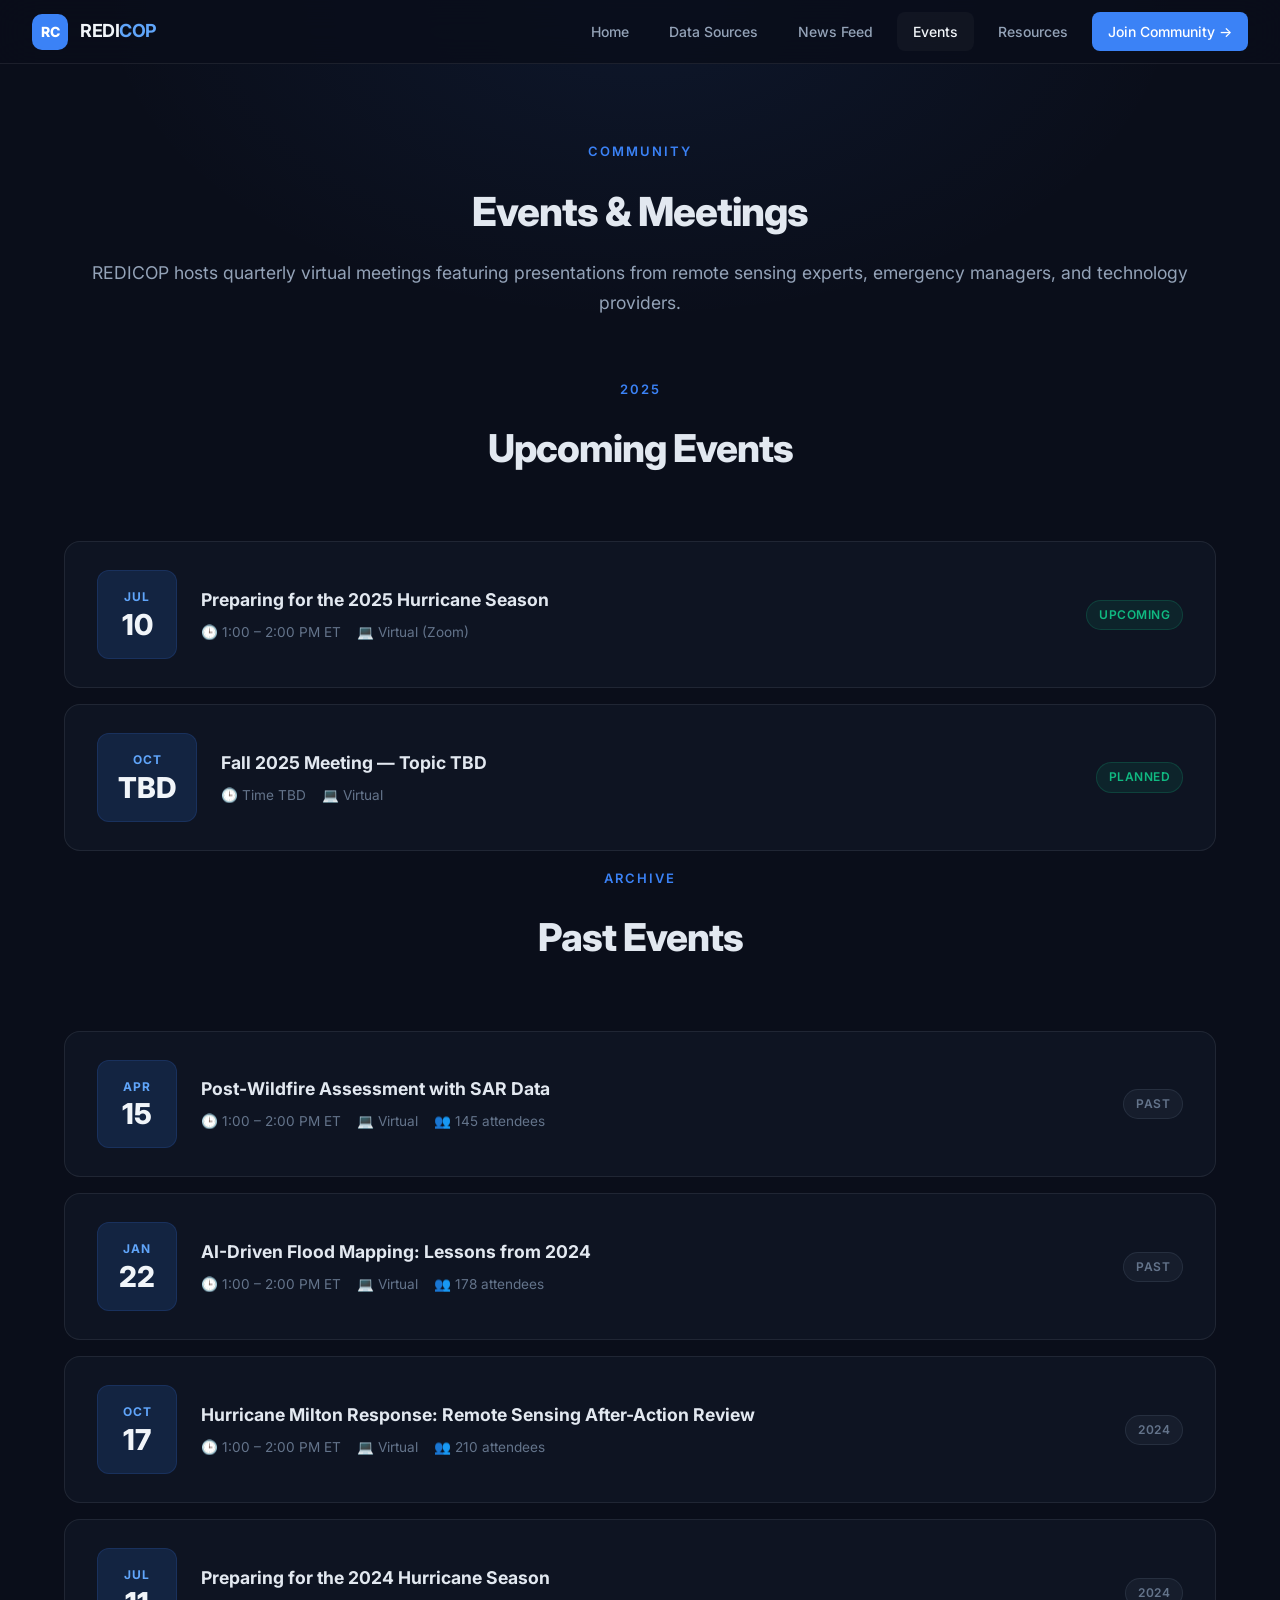
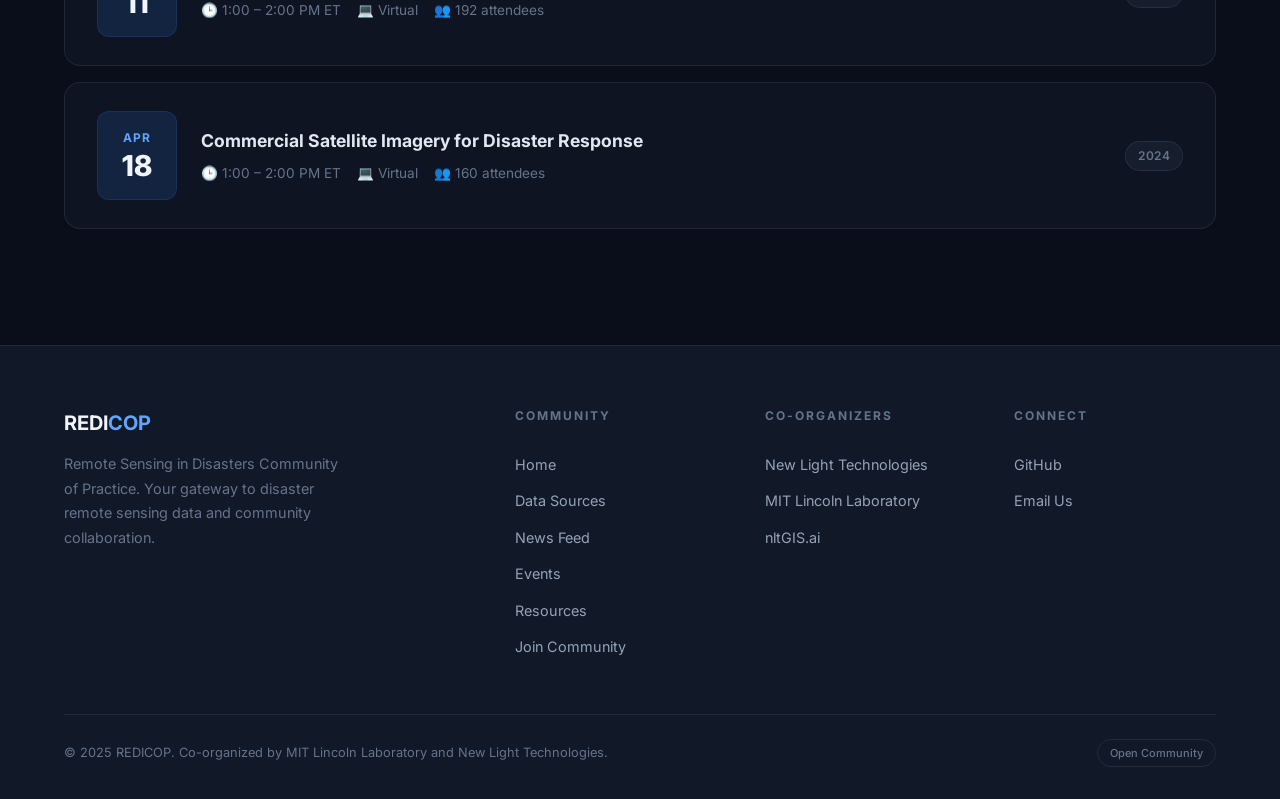
==== commit d84d0f34: "Update events.html" ====
--- a/events.html
+++ b/events.html
@@ -4,28 +4,86 @@
   <meta charset="UTF-8">
   <meta name="viewport" content="width=device-width, initial-scale=1.0">
   <title>Events | REDICOP</title>
+  <link rel="preconnect" href="https://fonts.googleapis.com">
+  <link href="https://fonts.googleapis.com/css2?family=Inter:wght@400;500;600;700;800&display=swap" rel="stylesheet">
   <link rel="stylesheet" href="style.css">
 </head>
 <body>
-  <nav class="navbar"><div class="nav-container"><a href="index.html" class="nav-logo">REDICOP</a><div class="nav-links"><a href="index.html">Home</a><a href="data-sources.html">Data Sources</a><a href="news.html">News Feed</a><a href="events.html" class="active">Events</a><a href="resources.html">Resources</a><a href="signup.html" class="nav-cta">Join Community</a></div></div></nav>
 
-  <div class="page-header"><div class="container"><h1>Events &amp; Meetings</h1><p>REDICOP hosts quarterly virtual meetings featuring presentations from remote sensing experts, emergency managers, and technology providers.</p></div></div>
+  <nav class="site-nav">
+    <a href="index.html" class="nav-brand"><div class="brand-icon">RC</div><div class="brand-text">REDI<span>COP</span></div></a>
+    <div class="nav-links">
+      <a href="index.html">Home</a>
+      <a href="data-sources.html">Data Sources</a>
+      <a href="news.html">News Feed</a>
+      <a href="events.html" class="active">Events</a>
+      <a href="resources.html">Resources</a>
+      <a href="signup.html" class="nav-cta">Join Community &rarr;</a>
+    </div>
+  </nav>
 
-  <section class="events-section"><div class="container">
-    <div class="section-header"><h2>Upcoming Events</h2></div>
-    <div class="event-card"><div class="event-date"><div class="month">Jul</div><div class="day">10</div></div><div class="event-info"><h3>Preparing for the 2025 Hurricane Season</h3><div class="event-meta"><span>&#128338; 1:00 - 2:00 PM ET</span><span>&#128187; Virtual (Zoom)</span></div></div><div class="event-action"><span class="event-tag tag-upcoming">Upcoming</span></div></div>
-    <div class="event-card"><div class="event-date"><div class="month">Oct</div><div class="day">TBD</div></div><div class="event-info"><h3>Fall 2025 Meeting - Topic TBD</h3><div class="event-meta"><span>&#128338; Time TBD</span><span>&#128187; Virtual</span></div></div><div class="event-action"><span class="event-tag tag-upcoming">Planned</span></div></div>
-  </div></section>
+  <div class="page-header">
+    <div class="container">
+      <div class="section-label">Community</div>
+      <h1>Events &amp; Meetings</h1>
+      <p>REDICOP hosts quarterly virtual meetings featuring presentations from remote sensing experts, emergency managers, and technology providers.</p>
+    </div>
+  </div>
 
-  <section class="events-section" style="padding-bottom:100px"><div class="container">
-    <div class="section-header"><h2>Past Events</h2></div>
-    <div class="event-card"><div class="event-date"><div class="month">Apr</div><div class="day">15</div></div><div class="event-info"><h3>Post-Wildfire Assessment with SAR Data</h3><div class="event-meta"><span>&#128338; 1:00 - 2:00 PM ET</span><span>&#128187; Virtual</span><span>&#128101; 145 attendees</span></div></div><div class="event-action"><span class="event-tag tag-past">Past</span></div></div>
-    <div class="event-card"><div class="event-date"><div class="month">Jan</div><div class="day">22</div></div><div class="event-info"><h3>AI-Driven Flood Mapping: Lessons from 2024</h3><div class="event-meta"><span>&#128338; 1:00 - 2:00 PM ET</span><span>&#128187; Virtual</span><span>&#128101; 178 attendees</span></div></div><div class="event-action"><span class="event-tag tag-past">Past</span></div></div>
-    <div class="event-card"><div class="event-date"><div class="month">Oct</div><div class="day">17</div></div><div class="event-info"><h3>Hurricane Milton Response: Remote Sensing After-Action Review</h3><div class="event-meta"><span>&#128338; 1:00 - 2:00 PM ET</span><span>&#128187; Virtual</span><span>&#128101; 210 attendees</span></div></div><div class="event-action"><span class="event-tag tag-past">2024</span></div></div>
-    <div class="event-card"><div class="event-date"><div class="month">Jul</div><div class="day">11</div></div><div class="event-info"><h3>Preparing for the 2024 Hurricane Season</h3><div class="event-meta"><span>&#128338; 1:00 - 2:00 PM ET</span><span>&#128187; Virtual</span><span>&#128101; 192 attendees</span></div></div><div class="event-action"><span class="event-tag tag-past">2024</span></div></div>
-    <div class="event-card"><div class="event-date"><div class="month">Apr</div><div class="day">18</div></div><div class="event-info"><h3>Commercial Satellite Imagery for Disaster Response</h3><div class="event-meta"><span>&#128338; 1:00 - 2:00 PM ET</span><span>&#128187; Virtual</span><span>&#128101; 160 attendees</span></div></div><div class="event-action"><span class="event-tag tag-past">2024</span></div></div>
-  </div></section>
+  <section class="container" style="padding-top:0">
+    <div class="section-header"><div class="section-label">2025</div><h2 class="section-title">Upcoming Events</h2></div>
+    <div class="event-card">
+      <div class="event-date"><div class="month">Jul</div><div class="day">10</div></div>
+      <div class="event-info"><h3>Preparing for the 2025 Hurricane Season</h3><div class="event-meta"><span>&#128338; 1:00 &ndash; 2:00 PM ET</span><span>&#128187; Virtual (Zoom)</span></div></div>
+      <div class="event-action"><span class="event-tag tag-upcoming">Upcoming</span></div>
+    </div>
+    <div class="event-card">
+      <div class="event-date"><div class="month">Oct</div><div class="day">TBD</div></div>
+      <div class="event-info"><h3>Fall 2025 Meeting &mdash; Topic TBD</h3><div class="event-meta"><span>&#128338; Time TBD</span><span>&#128187; Virtual</span></div></div>
+      <div class="event-action"><span class="event-tag tag-upcoming">Planned</span></div>
+    </div>
+  </section>
 
-  <footer class="footer"><div class="footer-content"><div class="footer-section"><h3>REDICOP</h3><p>Remote Sensing in Disasters Community of Practice</p></div><div class="footer-section"><h3>Quick Links</h3><ul><li><a href="data-sources.html">Data Sources</a></li><li><a href="events.html">Events</a></li><li><a href="resources.html">Resources</a></li><li><a href="signup.html">Join Community</a></li></ul></div><div class="footer-section"><h3>Connect</h3><ul><li><a href="https://github.com/redicop" target="_blank">GitHub</a></li><li><a href="mailto:info@redicop.org">Email Us</a></li></ul></div></div><div class="footer-bottom"><p>&copy; 2025 REDICOP. Built for the remote sensing community.</p></div></footer>
+  <section class="container" style="padding-bottom:100px">
+    <div class="section-header"><div class="section-label">Archive</div><h2 class="section-title">Past Events</h2></div>
+    <div class="event-card">
+      <div class="event-date"><div class="month">Apr</div><div class="day">15</div></div>
+      <div class="event-info"><h3>Post-Wildfire Assessment with SAR Data</h3><div class="event-meta"><span>&#128338; 1:00 &ndash; 2:00 PM ET</span><span>&#128187; Virtual</span><span>&#128101; 145 attendees</span></div></div>
+      <div class="event-action"><span class="event-tag tag-past">Past</span></div>
+    </div>
+    <div class="event-card">
+      <div class="event-date"><div class="month">Jan</div><div class="day">22</div></div>
+      <div class="event-info"><h3>AI-Driven Flood Mapping: Lessons from 2024</h3><div class="event-meta"><span>&#128338; 1:00 &ndash; 2:00 PM ET</span><span>&#128187; Virtual</span><span>&#128101; 178 attendees</span></div></div>
+      <div class="event-action"><span class="event-tag tag-past">Past</span></div>
+    </div>
+    <div class="event-card">
+      <div class="event-date"><div class="month">Oct</div><div class="day">17</div></div>
+      <div class="event-info"><h3>Hurricane Milton Response: Remote Sensing After-Action Review</h3><div class="event-meta"><span>&#128338; 1:00 &ndash; 2:00 PM ET</span><span>&#128187; Virtual</span><span>&#128101; 210 attendees</span></div></div>
+      <div class="event-action"><span class="event-tag tag-past">2024</span></div>
+    </div>
+    <div class="event-card">
+      <div class="event-date"><div class="month">Jul</div><div class="day">11</div></div>
+      <div class="event-info"><h3>Preparing for the 2024 Hurricane Season</h3><div class="event-meta"><span>&#128338; 1:00 &ndash; 2:00 PM ET</span><span>&#128187; Virtual</span><span>&#128101; 192 attendees</span></div></div>
+      <div class="event-action"><span class="event-tag tag-past">2024</span></div>
+    </div>
+    <div class="event-card">
+      <div class="event-date"><div class="month">Apr</div><div class="day">18</div></div>
+      <div class="event-info"><h3>Commercial Satellite Imagery for Disaster Response</h3><div class="event-meta"><span>&#128338; 1:00 &ndash; 2:00 PM ET</span><span>&#128187; Virtual</span><span>&#128101; 160 attendees</span></div></div>
+      <div class="event-action"><span class="event-tag tag-past">2024</span></div>
+    </div>
+  </section>
+
+  <footer class="site-footer">
+    <div class="container">
+      <div class="footer-grid">
+        <div class="footer-brand"><div class="brand-text">REDI<span>COP</span></div><p>Remote Sensing in Disasters Community of Practice. Your gateway to disaster remote sensing data and community collaboration.</p></div>
+        <div class="footer-col"><h4>Community</h4><a href="index.html">Home</a><a href="data-sources.html">Data Sources</a><a href="news.html">News Feed</a><a href="events.html">Events</a><a href="resources.html">Resources</a><a href="signup.html">Join Community</a></div>
+        <div class="footer-col"><h4>Co-Organizers</h4><a href="https://newlighttechnologies.com/" target="_blank">New Light Technologies</a><a href="https://www.ll.mit.edu/" target="_blank">MIT Lincoln Laboratory</a><a href="https://nltgis.ai" target="_blank">nltGIS.ai</a></div>
+        <div class="footer-col"><h4>Connect</h4><a href="https://github.com/redicop" target="_blank">GitHub</a><a href="mailto:info@redicop.org">Email Us</a></div>
+      </div>
+      <div class="footer-bottom"><span>&copy; 2025 REDICOP. Co-organized by MIT Lincoln Laboratory and New Light Technologies.</span><div class="footer-badges"><span class="footer-badge">Open Community</span></div></div>
+    </div>
+  </footer>
+
 </body>
 </html>
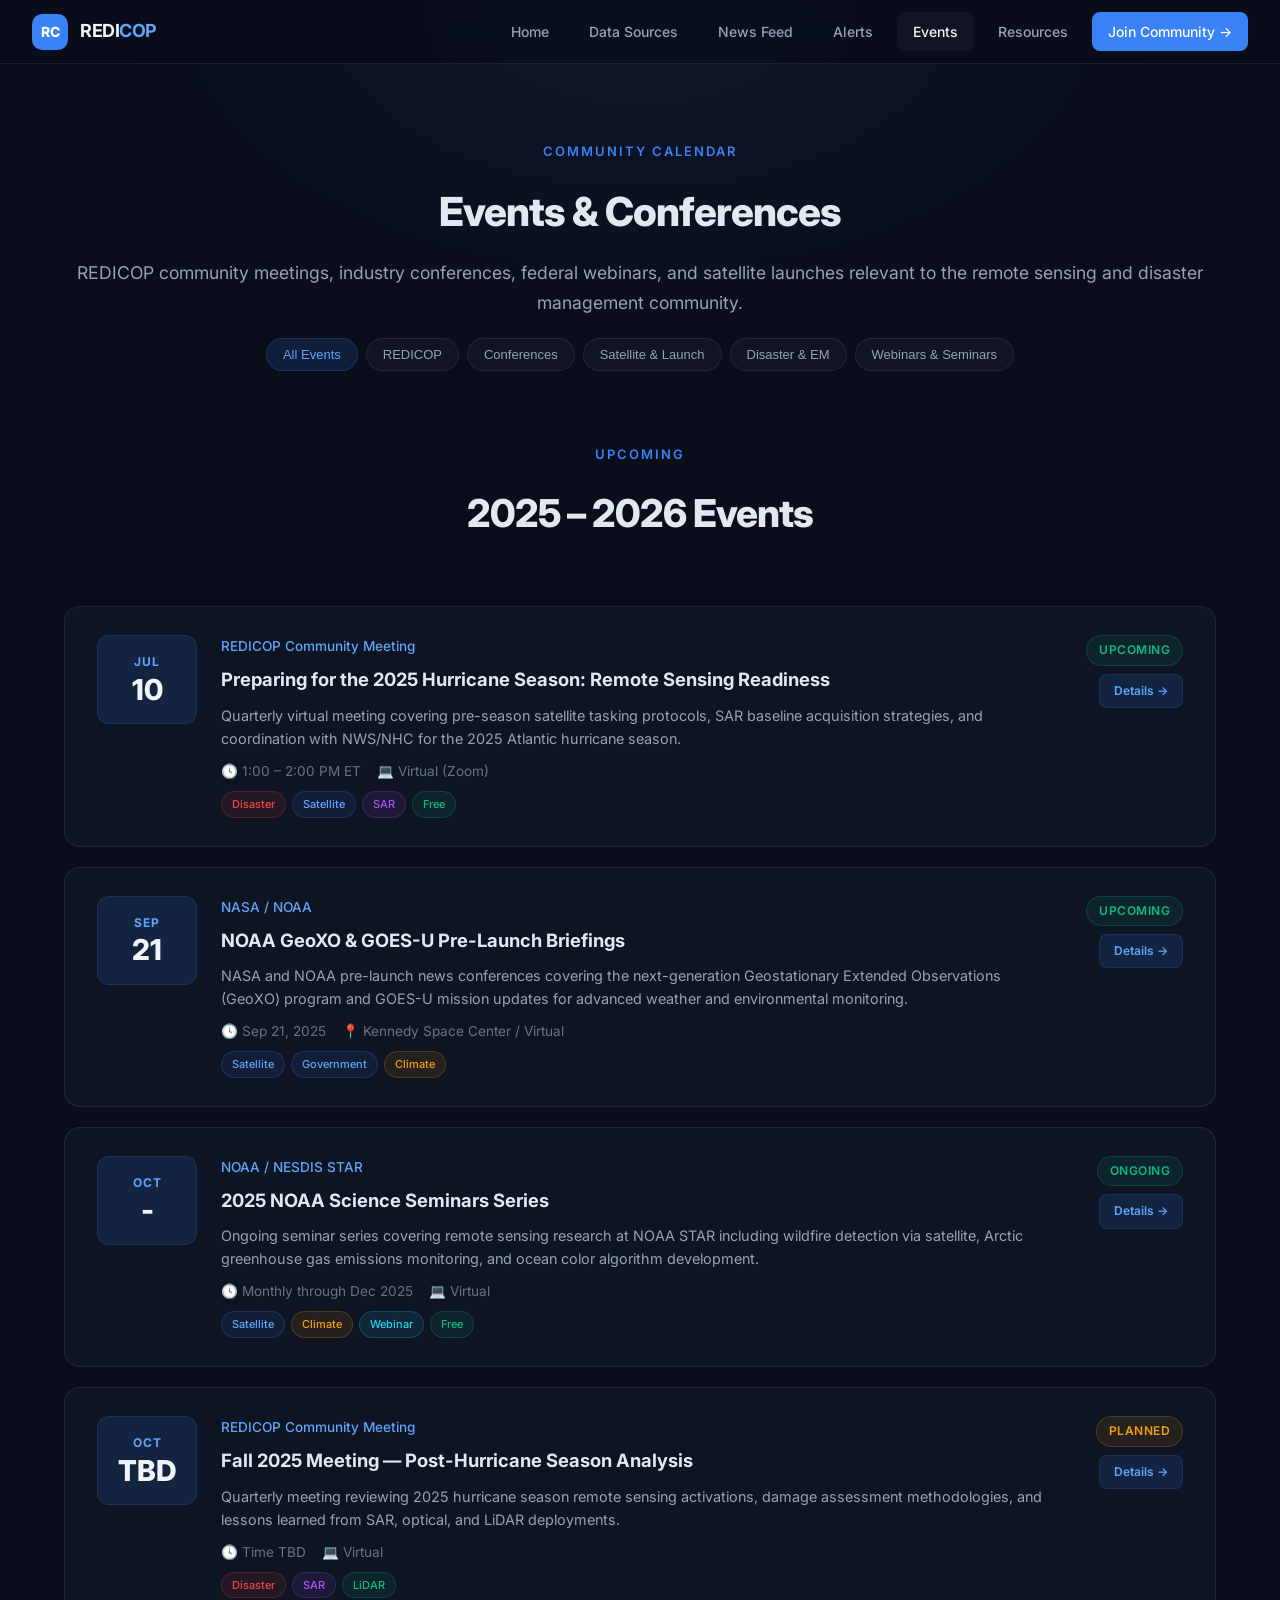
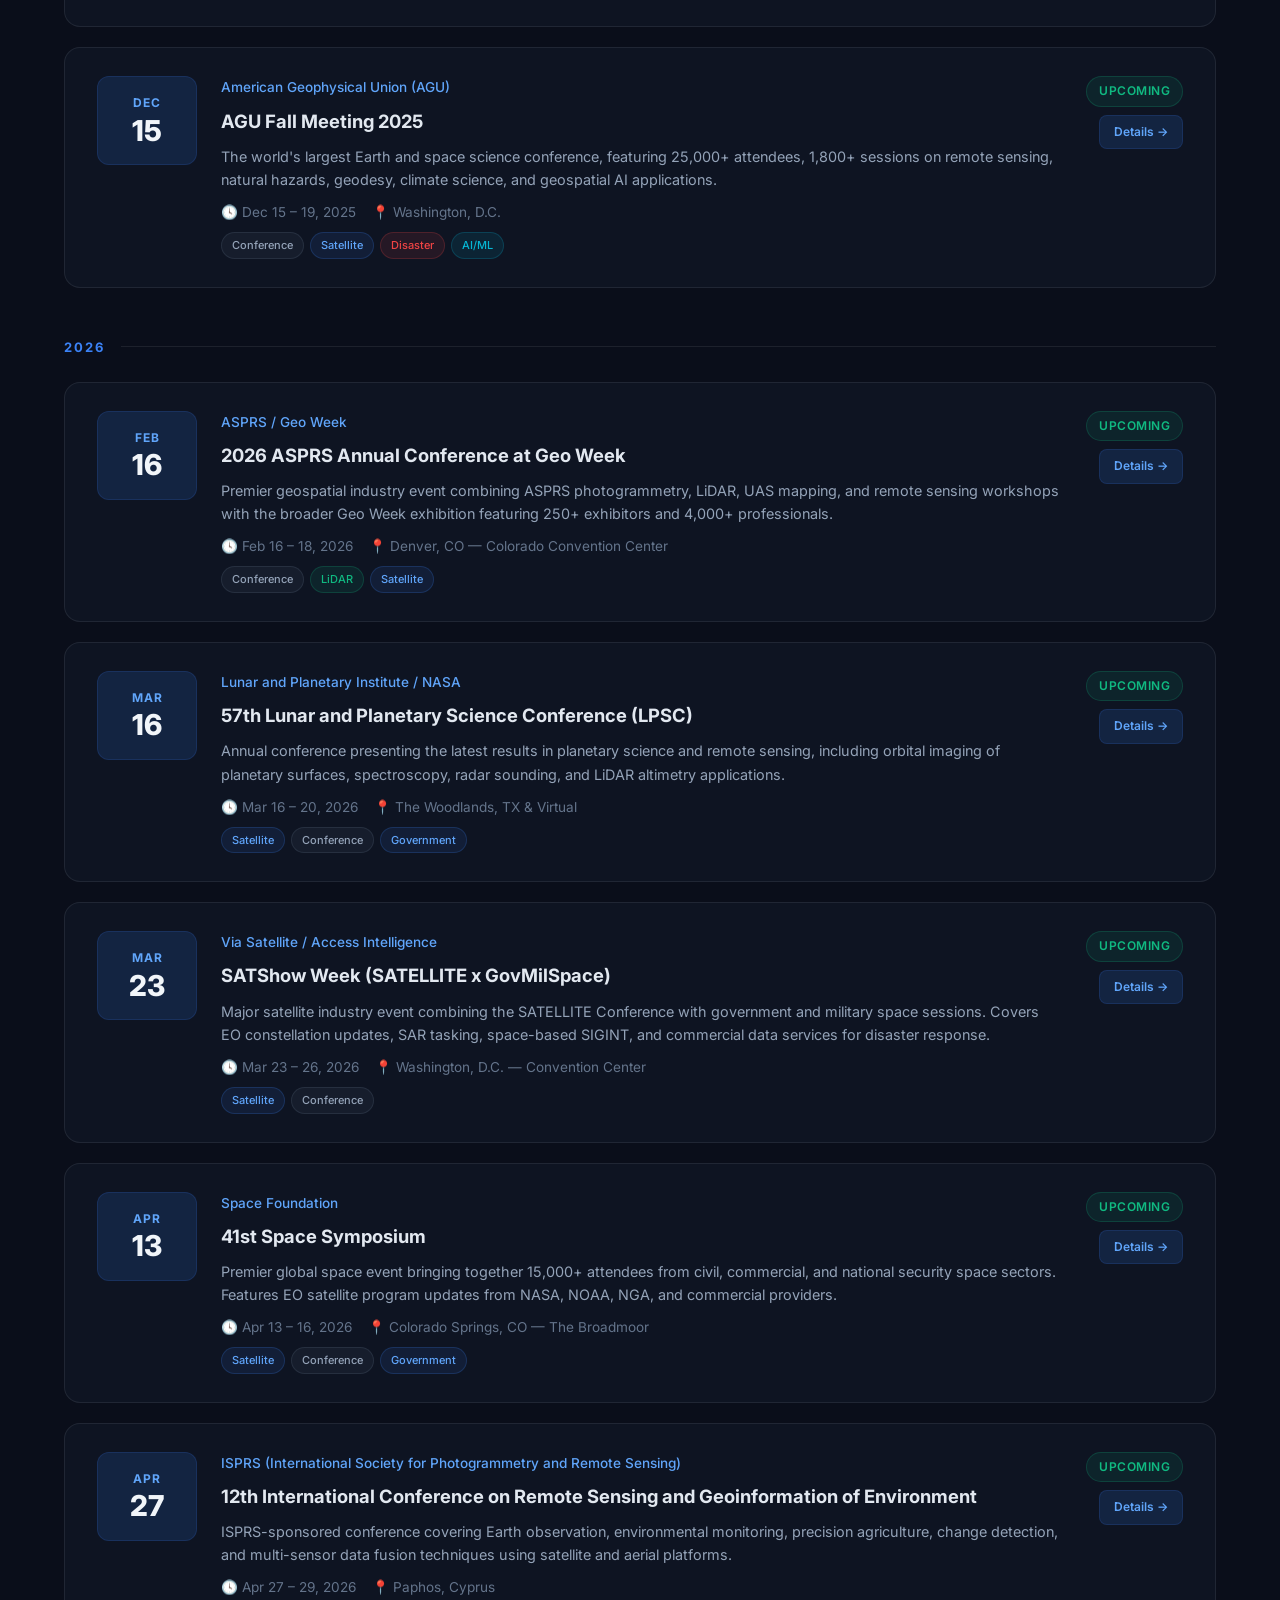
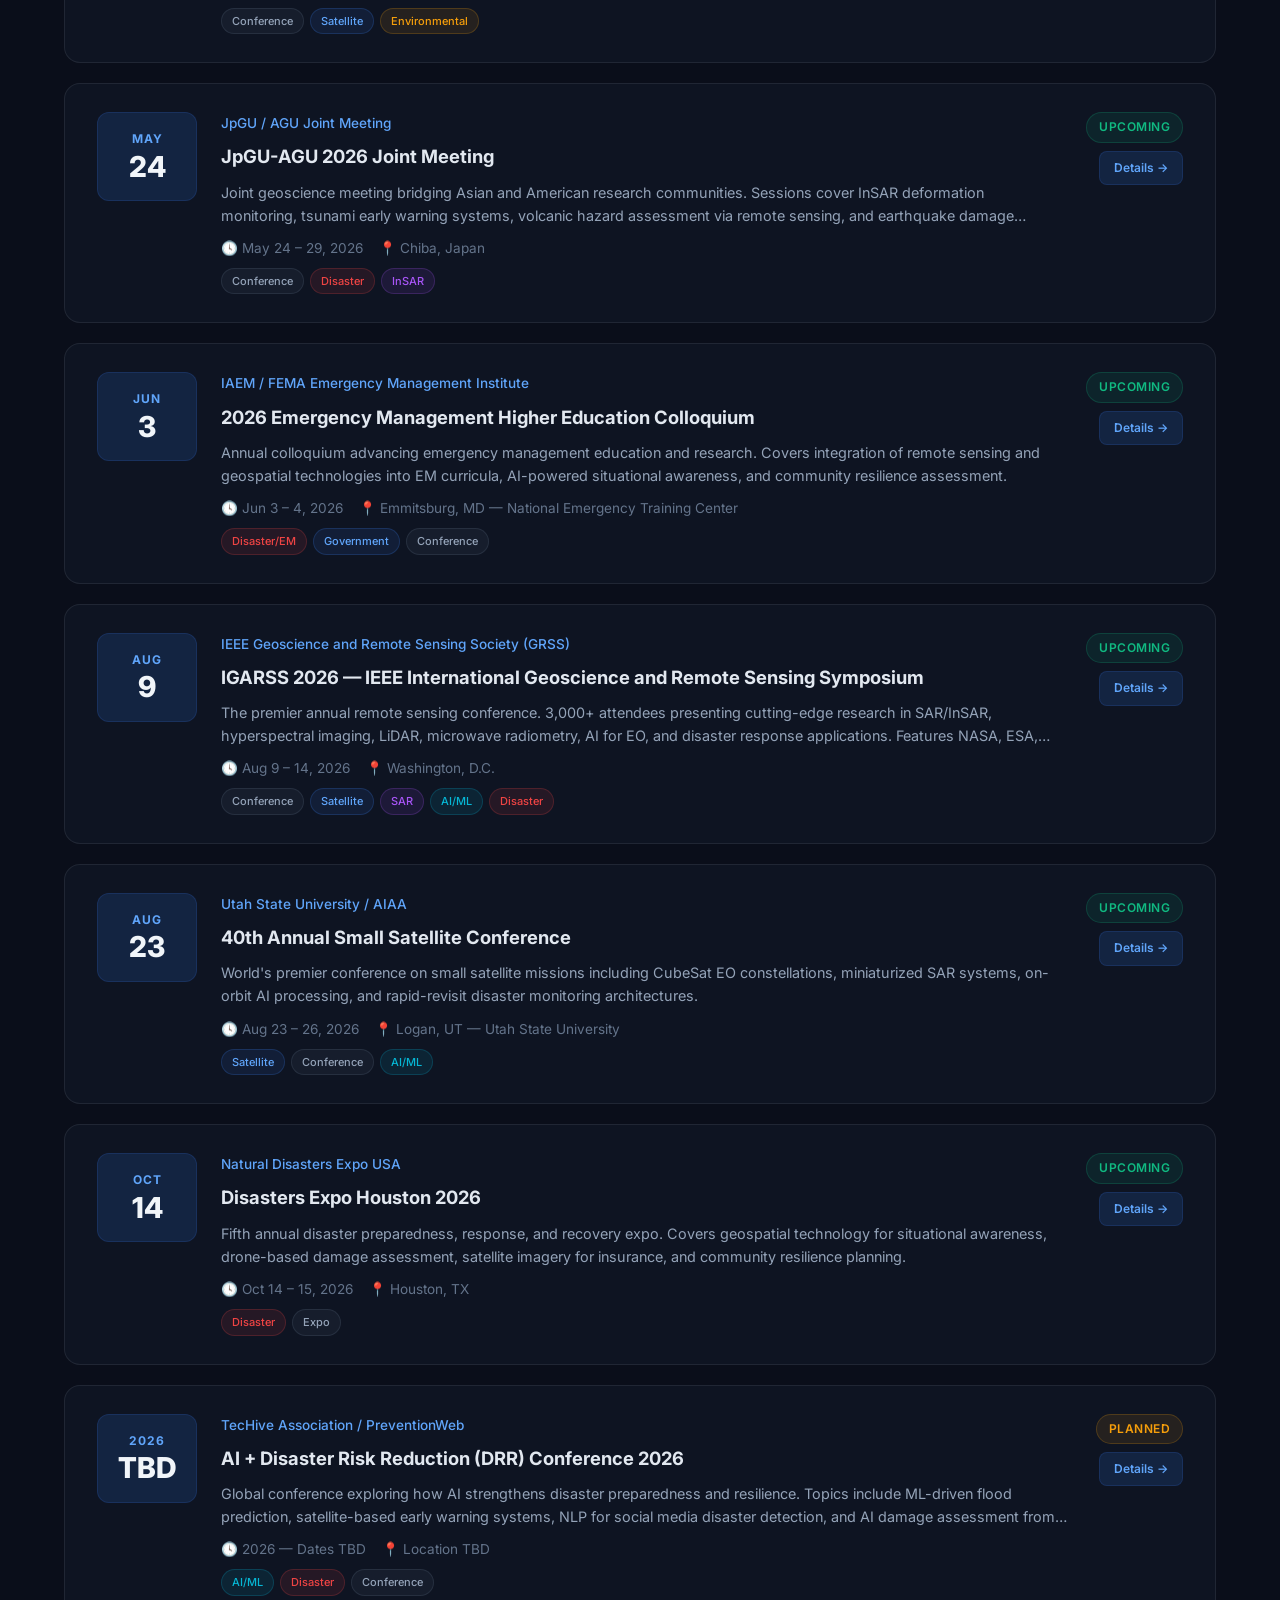
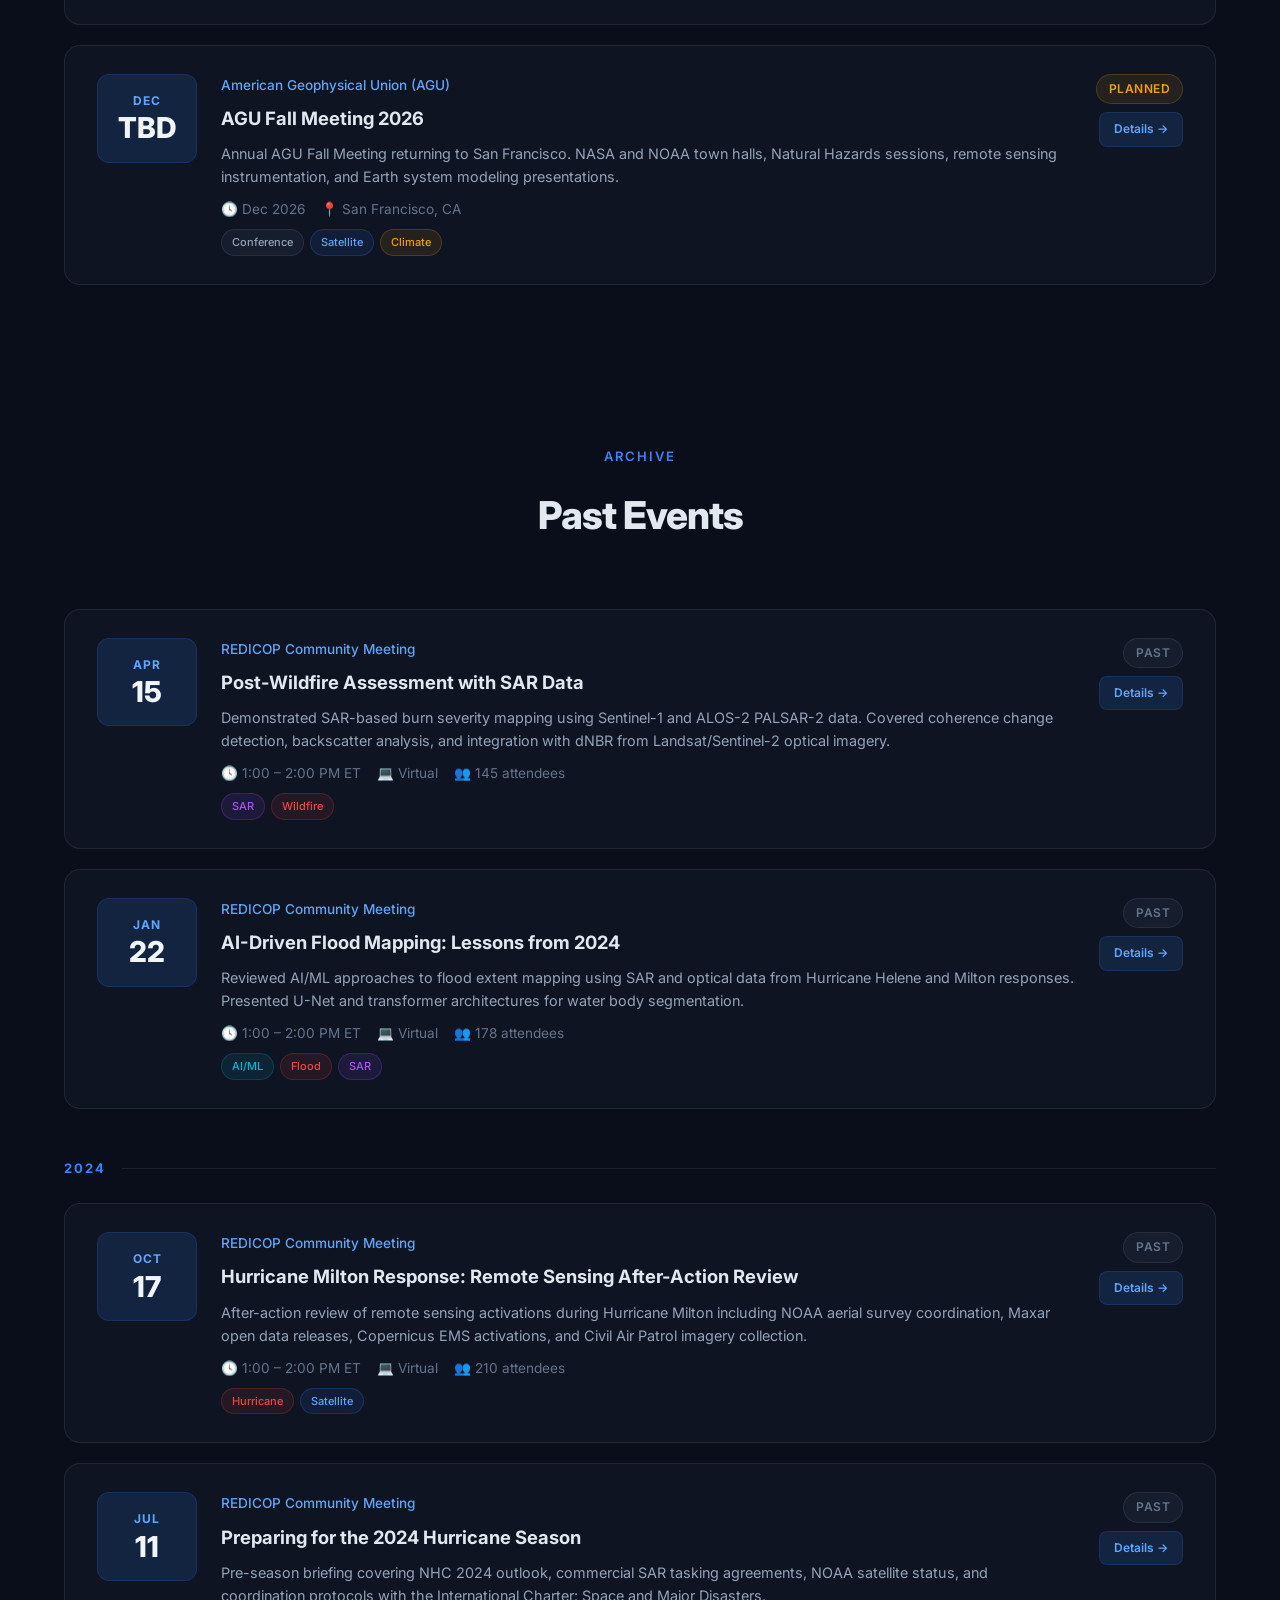
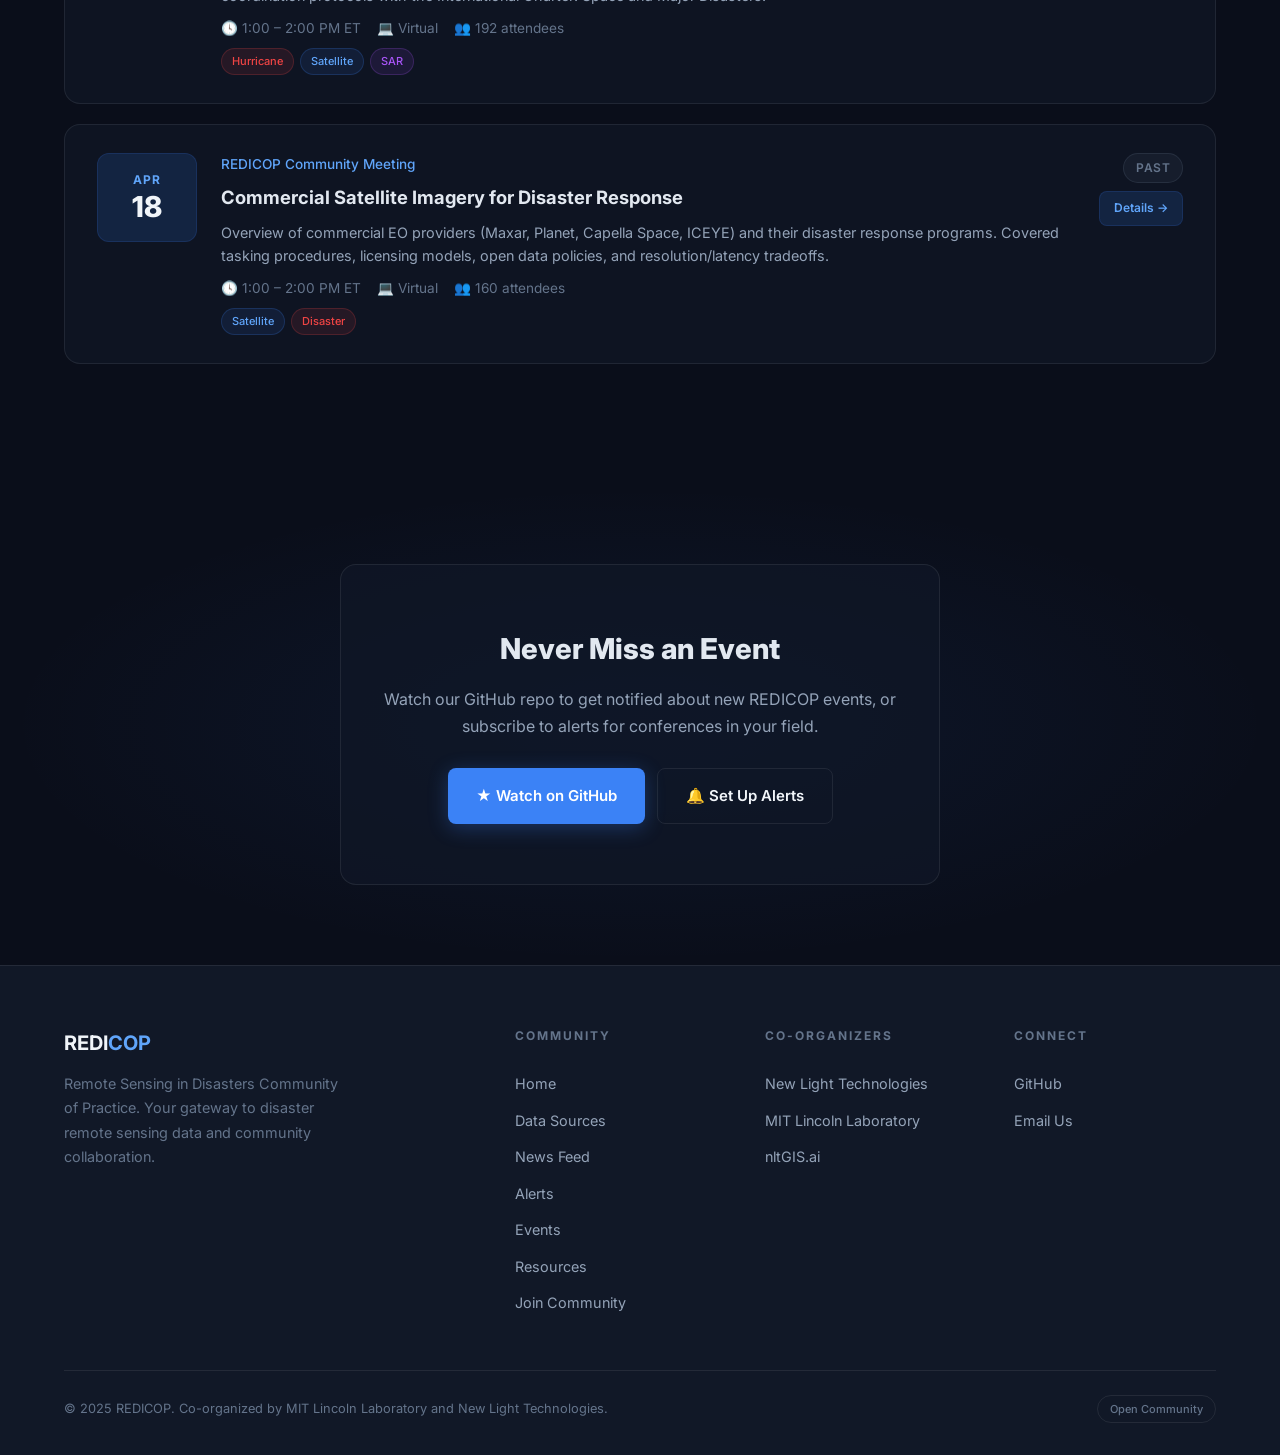
==== commit b27e675b: "Update events.html" ====
--- a/events.html
+++ b/events.html
@@ -1,89 +1,856 @@
 <!DOCTYPE html>
 <html lang="en">
 <head>
-  <meta charset="UTF-8">
-  <meta name="viewport" content="width=device-width, initial-scale=1.0">
-  <title>Events | REDICOP</title>
-  <link rel="preconnect" href="https://fonts.googleapis.com">
-  <link href="https://fonts.googleapis.com/css2?family=Inter:wght@400;500;600;700;800&display=swap" rel="stylesheet">
-  <link rel="stylesheet" href="style.css">
+<meta charset="UTF-8">
+<meta name="viewport" content="width=device-width, initial-scale=1.0">
+<title>Events &amp; Conferences | REDICOP</title>
+<link rel="stylesheet" href="style.css">
+<link href="https://fonts.googleapis.com/css2?family=Inter:wght@400;500;600;700;800&display=swap" rel="stylesheet">
 </head>
 <body>
 
-  <nav class="site-nav">
-    <a href="index.html" class="nav-brand"><div class="brand-icon">RC</div><div class="brand-text">REDI<span>COP</span></div></a>
-    <div class="nav-links">
-      <a href="index.html">Home</a>
-      <a href="data-sources.html">Data Sources</a>
-      <a href="news.html">News Feed</a>
-      <a href="events.html" class="active">Events</a>
-      <a href="resources.html">Resources</a>
-      <a href="signup.html" class="nav-cta">Join Community &rarr;</a>
-    </div>
-  </nav>
-
-  <div class="page-header">
-    <div class="container">
-      <div class="section-label">Community</div>
-      <h1>Events &amp; Meetings</h1>
-      <p>REDICOP hosts quarterly virtual meetings featuring presentations from remote sensing experts, emergency managers, and technology providers.</p>
-    </div>
+<nav class="site-nav">
+  <a href="index.html" class="nav-brand">
+    <div class="brand-icon">RC</div>
+    <div class="brand-text">REDI<span>COP</span></div>
+  </a>
+  <div class="nav-links">
+    <a href="index.html">Home</a>
+    <a href="data-sources.html">Data Sources</a>
+    <a href="news.html">News Feed</a>
+    <a href="alerts.html">Alerts</a>
+    <a href="events.html" class="active">Events</a>
+    <a href="resources.html">Resources</a>
+    <a href="signup.html" class="nav-cta">Join Community &rarr;</a>
   </div>
-
-  <section class="container" style="padding-top:0">
-    <div class="section-header"><div class="section-label">2025</div><h2 class="section-title">Upcoming Events</h2></div>
-    <div class="event-card">
-      <div class="event-date"><div class="month">Jul</div><div class="day">10</div></div>
-      <div class="event-info"><h3>Preparing for the 2025 Hurricane Season</h3><div class="event-meta"><span>&#128338; 1:00 &ndash; 2:00 PM ET</span><span>&#128187; Virtual (Zoom)</span></div></div>
-      <div class="event-action"><span class="event-tag tag-upcoming">Upcoming</span></div>
-    </div>
-    <div class="event-card">
-      <div class="event-date"><div class="month">Oct</div><div class="day">TBD</div></div>
-      <div class="event-info"><h3>Fall 2025 Meeting &mdash; Topic TBD</h3><div class="event-meta"><span>&#128338; Time TBD</span><span>&#128187; Virtual</span></div></div>
-      <div class="event-action"><span class="event-tag tag-upcoming">Planned</span></div>
-    </div>
-  </section>
-
-  <section class="container" style="padding-bottom:100px">
-    <div class="section-header"><div class="section-label">Archive</div><h2 class="section-title">Past Events</h2></div>
-    <div class="event-card">
-      <div class="event-date"><div class="month">Apr</div><div class="day">15</div></div>
-      <div class="event-info"><h3>Post-Wildfire Assessment with SAR Data</h3><div class="event-meta"><span>&#128338; 1:00 &ndash; 2:00 PM ET</span><span>&#128187; Virtual</span><span>&#128101; 145 attendees</span></div></div>
-      <div class="event-action"><span class="event-tag tag-past">Past</span></div>
-    </div>
-    <div class="event-card">
-      <div class="event-date"><div class="month">Jan</div><div class="day">22</div></div>
-      <div class="event-info"><h3>AI-Driven Flood Mapping: Lessons from 2024</h3><div class="event-meta"><span>&#128338; 1:00 &ndash; 2:00 PM ET</span><span>&#128187; Virtual</span><span>&#128101; 178 attendees</span></div></div>
-      <div class="event-action"><span class="event-tag tag-past">Past</span></div>
-    </div>
-    <div class="event-card">
-      <div class="event-date"><div class="month">Oct</div><div class="day">17</div></div>
-      <div class="event-info"><h3>Hurricane Milton Response: Remote Sensing After-Action Review</h3><div class="event-meta"><span>&#128338; 1:00 &ndash; 2:00 PM ET</span><span>&#128187; Virtual</span><span>&#128101; 210 attendees</span></div></div>
-      <div class="event-action"><span class="event-tag tag-past">2024</span></div>
-    </div>
-    <div class="event-card">
-      <div class="event-date"><div class="month">Jul</div><div class="day">11</div></div>
-      <div class="event-info"><h3>Preparing for the 2024 Hurricane Season</h3><div class="event-meta"><span>&#128338; 1:00 &ndash; 2:00 PM ET</span><span>&#128187; Virtual</span><span>&#128101; 192 attendees</span></div></div>
-      <div class="event-action"><span class="event-tag tag-past">2024</span></div>
-    </div>
-    <div class="event-card">
-      <div class="event-date"><div class="month">Apr</div><div class="day">18</div></div>
-      <div class="event-info"><h3>Commercial Satellite Imagery for Disaster Response</h3><div class="event-meta"><span>&#128338; 1:00 &ndash; 2:00 PM ET</span><span>&#128187; Virtual</span><span>&#128101; 160 attendees</span></div></div>
-      <div class="event-action"><span class="event-tag tag-past">2024</span></div>
-    </div>
-  </section>
-
-  <footer class="site-footer">
-    <div class="container">
-      <div class="footer-grid">
-        <div class="footer-brand"><div class="brand-text">REDI<span>COP</span></div><p>Remote Sensing in Disasters Community of Practice. Your gateway to disaster remote sensing data and community collaboration.</p></div>
-        <div class="footer-col"><h4>Community</h4><a href="index.html">Home</a><a href="data-sources.html">Data Sources</a><a href="news.html">News Feed</a><a href="events.html">Events</a><a href="resources.html">Resources</a><a href="signup.html">Join Community</a></div>
-        <div class="footer-col"><h4>Co-Organizers</h4><a href="https://newlighttechnologies.com/" target="_blank">New Light Technologies</a><a href="https://www.ll.mit.edu/" target="_blank">MIT Lincoln Laboratory</a><a href="https://nltgis.ai" target="_blank">nltGIS.ai</a></div>
-        <div class="footer-col"><h4>Connect</h4><a href="https://github.com/redicop" target="_blank">GitHub</a><a href="mailto:info@redicop.org">Email Us</a></div>
-      </div>
-      <div class="footer-bottom"><span>&copy; 2025 REDICOP. Co-organized by MIT Lincoln Laboratory and New Light Technologies.</span><div class="footer-badges"><span class="footer-badge">Open Community</span></div></div>
-    </div>
-  </footer>
+</nav>
+
+<header class="page-header">
+  <div class="container">
+    <div class="section-label">Community Calendar</div>
+    <h1>Events &amp; Conferences</h1>
+    <p>REDICOP community meetings, industry conferences, federal webinars, and satellite launches relevant to the remote sensing and disaster management community.</p>
+  </div>
+</header>
+
+<!-- FILTERS -->
+<section style="padding: 0 0 20px; margin-top: -40px;">
+  <div class="container">
+    <div class="event-filters">
+      <button class="filter-btn active" onclick="filterEvents('all')">All Events</button>
+      <button class="filter-btn" onclick="filterEvents('redicop')">REDICOP</button>
+      <button class="filter-btn" onclick="filterEvents('conference')">Conferences</button>
+      <button class="filter-btn" onclick="filterEvents('satellite')">Satellite &amp; Launch</button>
+      <button class="filter-btn" onclick="filterEvents('disaster')">Disaster &amp; EM</button>
+      <button class="filter-btn" onclick="filterEvents('webinar')">Webinars &amp; Seminars</button>
+    </div>
+  </div>
+</section>
+
+<!-- ═══════════════════ UPCOMING EVENTS ═══════════════════ -->
+<section style="padding-top: 20px;">
+  <div class="container">
+    <div class="section-header">
+      <div class="section-label">Upcoming</div>
+      <h2 class="section-title">2025 &ndash; 2026 Events</h2>
+    </div>
+
+    <!-- ── REDICOP Q3 Meeting ── -->
+    <div class="event-card-enhanced" data-category="redicop webinar">
+      <div class="event-card-main" onclick="showPopup('redicop-q3')">
+        <div class="event-date">
+          <div class="month">Jul</div>
+          <div class="day">10</div>
+        </div>
+        <div class="event-info">
+          <div class="event-org">REDICOP Community Meeting</div>
+          <h3>Preparing for the 2025 Hurricane Season: Remote Sensing Readiness</h3>
+          <div class="event-desc-brief">Quarterly virtual meeting covering pre-season satellite tasking protocols, SAR baseline acquisition strategies, and coordination with NWS/NHC for the 2025 Atlantic hurricane season.</div>
+          <div class="event-meta">
+            <span>&#128339; 1:00 &ndash; 2:00 PM ET</span>
+            <span>&#128187; Virtual (Zoom)</span>
+          </div>
+          <div class="event-tags">
+            <span class="e-tag disaster">Disaster</span>
+            <span class="e-tag satellite">Satellite</span>
+            <span class="e-tag sar">SAR</span>
+            <span class="e-tag free">Free</span>
+          </div>
+        </div>
+        <div class="event-actions">
+          <span class="event-tag tag-upcoming">Upcoming</span>
+          <span class="event-detail-btn">Details &#8594;</span>
+        </div>
+      </div>
+    </div>
+
+    <!-- ── NOAA Satellite Conference ── -->
+    <div class="event-card-enhanced" data-category="satellite conference government">
+      <div class="event-card-main" onclick="showPopup('noaa-satellite-2025')">
+        <div class="event-date">
+          <div class="month">Sep</div>
+          <div class="day">21</div>
+        </div>
+        <div class="event-info">
+          <div class="event-org">NASA / NOAA</div>
+          <h3>NOAA GeoXO &amp; GOES-U Pre-Launch Briefings</h3>
+          <div class="event-desc-brief">NASA and NOAA pre-launch news conferences covering the next-generation Geostationary Extended Observations (GeoXO) program and GOES-U mission updates for advanced weather and environmental monitoring.</div>
+          <div class="event-meta">
+            <span>&#128339; Sep 21, 2025</span>
+            <span>&#128205; Kennedy Space Center / Virtual</span>
+          </div>
+          <div class="event-tags">
+            <span class="e-tag satellite">Satellite</span>
+            <span class="e-tag government">Government</span>
+            <span class="e-tag climate">Climate</span>
+          </div>
+        </div>
+        <div class="event-actions">
+          <span class="event-tag tag-upcoming">Upcoming</span>
+          <span class="event-detail-btn">Details &#8594;</span>
+        </div>
+      </div>
+    </div>
+
+    <!-- ── NOAA Science Seminars ── -->
+    <div class="event-card-enhanced" data-category="webinar satellite government">
+      <div class="event-card-main" onclick="showPopup('noaa-seminars-2025')">
+        <div class="event-date">
+          <div class="month">Oct</div>
+          <div class="day">-</div>
+        </div>
+        <div class="event-info">
+          <div class="event-org">NOAA / NESDIS STAR</div>
+          <h3>2025 NOAA Science Seminars Series</h3>
+          <div class="event-desc-brief">Ongoing seminar series covering remote sensing research at NOAA STAR including wildfire detection via satellite, Arctic greenhouse gas emissions monitoring, and ocean color algorithm development.</div>
+          <div class="event-meta">
+            <span>&#128339; Monthly through Dec 2025</span>
+            <span>&#128187; Virtual</span>
+          </div>
+          <div class="event-tags">
+            <span class="e-tag satellite">Satellite</span>
+            <span class="e-tag climate">Climate</span>
+            <span class="e-tag webinar">Webinar</span>
+            <span class="e-tag free">Free</span>
+          </div>
+        </div>
+        <div class="event-actions">
+          <span class="event-tag tag-upcoming">Ongoing</span>
+          <span class="event-detail-btn">Details &#8594;</span>
+        </div>
+      </div>
+    </div>
+
+    <!-- ── REDICOP Q4 Meeting ── -->
+    <div class="event-card-enhanced" data-category="redicop webinar">
+      <div class="event-card-main" onclick="showPopup('redicop-q4')">
+        <div class="event-date">
+          <div class="month">Oct</div>
+          <div class="day">TBD</div>
+        </div>
+        <div class="event-info">
+          <div class="event-org">REDICOP Community Meeting</div>
+          <h3>Fall 2025 Meeting &mdash; Post-Hurricane Season Analysis</h3>
+          <div class="event-desc-brief">Quarterly meeting reviewing 2025 hurricane season remote sensing activations, damage assessment methodologies, and lessons learned from SAR, optical, and LiDAR deployments.</div>
+          <div class="event-meta">
+            <span>&#128339; Time TBD</span>
+            <span>&#128187; Virtual</span>
+          </div>
+          <div class="event-tags">
+            <span class="e-tag disaster">Disaster</span>
+            <span class="e-tag sar">SAR</span>
+            <span class="e-tag lidar">LiDAR</span>
+          </div>
+        </div>
+        <div class="event-actions">
+          <span class="event-tag tag-planned">Planned</span>
+          <span class="event-detail-btn">Details &#8594;</span>
+        </div>
+      </div>
+    </div>
+
+    <!-- ── AGU Fall 2025 ── -->
+    <div class="event-card-enhanced" data-category="conference satellite disaster">
+      <div class="event-card-main" onclick="showPopup('agu-2025')">
+        <div class="event-date">
+          <div class="month">Dec</div>
+          <div class="day">15</div>
+        </div>
+        <div class="event-info">
+          <div class="event-org">American Geophysical Union (AGU)</div>
+          <h3>AGU Fall Meeting 2025</h3>
+          <div class="event-desc-brief">The world's largest Earth and space science conference, featuring 25,000+ attendees, 1,800+ sessions on remote sensing, natural hazards, geodesy, climate science, and geospatial AI applications.</div>
+          <div class="event-meta">
+            <span>&#128339; Dec 15 &ndash; 19, 2025</span>
+            <span>&#128205; Washington, D.C.</span>
+          </div>
+          <div class="event-tags">
+            <span class="e-tag conference">Conference</span>
+            <span class="e-tag satellite">Satellite</span>
+            <span class="e-tag disaster">Disaster</span>
+            <span class="e-tag ai">AI/ML</span>
+          </div>
+        </div>
+        <div class="event-actions">
+          <span class="event-tag tag-upcoming">Upcoming</span>
+          <span class="event-detail-btn">Details &#8594;</span>
+        </div>
+      </div>
+    </div>
+
+    <!-- ═══ 2026 DIVIDER ═══ -->
+    <div class="year-divider">
+      <span class="year-label">2026</span>
+      <span class="year-line"></span>
+    </div>
+
+    <!-- ── ASPRS / Geo Week 2026 ── -->
+    <div class="event-card-enhanced" data-category="conference satellite lidar">
+      <div class="event-card-main" onclick="showPopup('asprs-geoweek-2026')">
+        <div class="event-date">
+          <div class="month">Feb</div>
+          <div class="day">16</div>
+        </div>
+        <div class="event-info">
+          <div class="event-org">ASPRS / Geo Week</div>
+          <h3>2026 ASPRS Annual Conference at Geo Week</h3>
+          <div class="event-desc-brief">Premier geospatial industry event combining ASPRS photogrammetry, LiDAR, UAS mapping, and remote sensing workshops with the broader Geo Week exhibition featuring 250+ exhibitors and 4,000+ professionals.</div>
+          <div class="event-meta">
+            <span>&#128339; Feb 16 &ndash; 18, 2026</span>
+            <span>&#128205; Denver, CO &mdash; Colorado Convention Center</span>
+          </div>
+          <div class="event-tags">
+            <span class="e-tag conference">Conference</span>
+            <span class="e-tag lidar">LiDAR</span>
+            <span class="e-tag satellite">Satellite</span>
+          </div>
+        </div>
+        <div class="event-actions">
+          <span class="event-tag tag-upcoming">Upcoming</span>
+          <span class="event-detail-btn">Details &#8594;</span>
+        </div>
+      </div>
+    </div>
+
+    <!-- ── LPSC 2026 ── -->
+    <div class="event-card-enhanced" data-category="conference satellite government">
+      <div class="event-card-main" onclick="showPopup('lpsc-2026')">
+        <div class="event-date">
+          <div class="month">Mar</div>
+          <div class="day">16</div>
+        </div>
+        <div class="event-info">
+          <div class="event-org">Lunar and Planetary Institute / NASA</div>
+          <h3>57th Lunar and Planetary Science Conference (LPSC)</h3>
+          <div class="event-desc-brief">Annual conference presenting the latest results in planetary science and remote sensing, including orbital imaging of planetary surfaces, spectroscopy, radar sounding, and LiDAR altimetry applications.</div>
+          <div class="event-meta">
+            <span>&#128339; Mar 16 &ndash; 20, 2026</span>
+            <span>&#128205; The Woodlands, TX &amp; Virtual</span>
+          </div>
+          <div class="event-tags">
+            <span class="e-tag satellite">Satellite</span>
+            <span class="e-tag conference">Conference</span>
+            <span class="e-tag government">Government</span>
+          </div>
+        </div>
+        <div class="event-actions">
+          <span class="event-tag tag-upcoming">Upcoming</span>
+          <span class="event-detail-btn">Details &#8594;</span>
+        </div>
+      </div>
+    </div>
+
+    <!-- ── SATShow 2026 ── -->
+    <div class="event-card-enhanced" data-category="conference satellite">
+      <div class="event-card-main" onclick="showPopup('satshow-2026')">
+        <div class="event-date">
+          <div class="month">Mar</div>
+          <div class="day">23</div>
+        </div>
+        <div class="event-info">
+          <div class="event-org">Via Satellite / Access Intelligence</div>
+          <h3>SATShow Week (SATELLITE x GovMilSpace)</h3>
+          <div class="event-desc-brief">Major satellite industry event combining the SATELLITE Conference with government and military space sessions. Covers EO constellation updates, SAR tasking, space-based SIGINT, and commercial data services for disaster response.</div>
+          <div class="event-meta">
+            <span>&#128339; Mar 23 &ndash; 26, 2026</span>
+            <span>&#128205; Washington, D.C. &mdash; Convention Center</span>
+          </div>
+          <div class="event-tags">
+            <span class="e-tag satellite">Satellite</span>
+            <span class="e-tag conference">Conference</span>
+          </div>
+        </div>
+        <div class="event-actions">
+          <span class="event-tag tag-upcoming">Upcoming</span>
+          <span class="event-detail-btn">Details &#8594;</span>
+        </div>
+      </div>
+    </div>
+
+    <!-- ── 41st Space Symposium ── -->
+    <div class="event-card-enhanced" data-category="conference satellite government">
+      <div class="event-card-main" onclick="showPopup('space-symposium-2026')">
+        <div class="event-date">
+          <div class="month">Apr</div>
+          <div class="day">13</div>
+        </div>
+        <div class="event-info">
+          <div class="event-org">Space Foundation</div>
+          <h3>41st Space Symposium</h3>
+          <div class="event-desc-brief">Premier global space event bringing together 15,000+ attendees from civil, commercial, and national security space sectors. Features EO satellite program updates from NASA, NOAA, NGA, and commercial providers.</div>
+          <div class="event-meta">
+            <span>&#128339; Apr 13 &ndash; 16, 2026</span>
+            <span>&#128205; Colorado Springs, CO &mdash; The Broadmoor</span>
+          </div>
+          <div class="event-tags">
+            <span class="e-tag satellite">Satellite</span>
+            <span class="e-tag conference">Conference</span>
+            <span class="e-tag government">Government</span>
+          </div>
+        </div>
+        <div class="event-actions">
+          <span class="event-tag tag-upcoming">Upcoming</span>
+          <span class="event-detail-btn">Details &#8594;</span>
+        </div>
+      </div>
+    </div>
+
+    <!-- ── ISPRS Remote Sensing Conference ── -->
+    <div class="event-card-enhanced" data-category="conference satellite">
+      <div class="event-card-main" onclick="showPopup('isprs-rsenv-2026')">
+        <div class="event-date">
+          <div class="month">Apr</div>
+          <div class="day">27</div>
+        </div>
+        <div class="event-info">
+          <div class="event-org">ISPRS (International Society for Photogrammetry and Remote Sensing)</div>
+          <h3>12th International Conference on Remote Sensing and Geoinformation of Environment</h3>
+          <div class="event-desc-brief">ISPRS-sponsored conference covering Earth observation, environmental monitoring, precision agriculture, change detection, and multi-sensor data fusion techniques using satellite and aerial platforms.</div>
+          <div class="event-meta">
+            <span>&#128339; Apr 27 &ndash; 29, 2026</span>
+            <span>&#128205; Paphos, Cyprus</span>
+          </div>
+          <div class="event-tags">
+            <span class="e-tag conference">Conference</span>
+            <span class="e-tag satellite">Satellite</span>
+            <span class="e-tag climate">Environmental</span>
+          </div>
+        </div>
+        <div class="event-actions">
+          <span class="event-tag tag-upcoming">Upcoming</span>
+          <span class="event-detail-btn">Details &#8594;</span>
+        </div>
+      </div>
+    </div>
+
+    <!-- ── JpGU-AGU Joint 2026 ── -->
+    <div class="event-card-enhanced" data-category="conference satellite disaster">
+      <div class="event-card-main" onclick="showPopup('jpgu-agu-2026')">
+        <div class="event-date">
+          <div class="month">May</div>
+          <div class="day">24</div>
+        </div>
+        <div class="event-info">
+          <div class="event-org">JpGU / AGU Joint Meeting</div>
+          <h3>JpGU-AGU 2026 Joint Meeting</h3>
+          <div class="event-desc-brief">Joint geoscience meeting bridging Asian and American research communities. Sessions cover InSAR deformation monitoring, tsunami early warning systems, volcanic hazard assessment via remote sensing, and earthquake damage mapping.</div>
+          <div class="event-meta">
+            <span>&#128339; May 24 &ndash; 29, 2026</span>
+            <span>&#128205; Chiba, Japan</span>
+          </div>
+          <div class="event-tags">
+            <span class="e-tag conference">Conference</span>
+            <span class="e-tag disaster">Disaster</span>
+            <span class="e-tag sar">InSAR</span>
+          </div>
+        </div>
+        <div class="event-actions">
+          <span class="event-tag tag-upcoming">Upcoming</span>
+          <span class="event-detail-btn">Details &#8594;</span>
+        </div>
+      </div>
+    </div>
+
+    <!-- ── EM Higher Education Colloquium ── -->
+    <div class="event-card-enhanced" data-category="disaster conference">
+      <div class="event-card-main" onclick="showPopup('em-colloquium-2026')">
+        <div class="event-date">
+          <div class="month">Jun</div>
+          <div class="day">3</div>
+        </div>
+        <div class="event-info">
+          <div class="event-org">IAEM / FEMA Emergency Management Institute</div>
+          <h3>2026 Emergency Management Higher Education Colloquium</h3>
+          <div class="event-desc-brief">Annual colloquium advancing emergency management education and research. Covers integration of remote sensing and geospatial technologies into EM curricula, AI-powered situational awareness, and community resilience assessment.</div>
+          <div class="event-meta">
+            <span>&#128339; Jun 3 &ndash; 4, 2026</span>
+            <span>&#128205; Emmitsburg, MD &mdash; National Emergency Training Center</span>
+          </div>
+          <div class="event-tags">
+            <span class="e-tag disaster">Disaster/EM</span>
+            <span class="e-tag government">Government</span>
+            <span class="e-tag conference">Conference</span>
+          </div>
+        </div>
+        <div class="event-actions">
+          <span class="event-tag tag-upcoming">Upcoming</span>
+          <span class="event-detail-btn">Details &#8594;</span>
+        </div>
+      </div>
+    </div>
+
+    <!-- ── IGARSS 2026 ── -->
+    <div class="event-card-enhanced" data-category="conference satellite sar disaster">
+      <div class="event-card-main" onclick="showPopup('igarss-2026')">
+        <div class="event-date">
+          <div class="month">Aug</div>
+          <div class="day">9</div>
+        </div>
+        <div class="event-info">
+          <div class="event-org">IEEE Geoscience and Remote Sensing Society (GRSS)</div>
+          <h3>IGARSS 2026 &mdash; IEEE International Geoscience and Remote Sensing Symposium</h3>
+          <div class="event-desc-brief">The premier annual remote sensing conference. 3,000+ attendees presenting cutting-edge research in SAR/InSAR, hyperspectral imaging, LiDAR, microwave radiometry, AI for EO, and disaster response applications. Features NASA, ESA, JAXA agency sessions.</div>
+          <div class="event-meta">
+            <span>&#128339; Aug 9 &ndash; 14, 2026</span>
+            <span>&#128205; Washington, D.C.</span>
+          </div>
+          <div class="event-tags">
+            <span class="e-tag conference">Conference</span>
+            <span class="e-tag satellite">Satellite</span>
+            <span class="e-tag sar">SAR</span>
+            <span class="e-tag ai">AI/ML</span>
+            <span class="e-tag disaster">Disaster</span>
+          </div>
+        </div>
+        <div class="event-actions">
+          <span class="event-tag tag-upcoming">Upcoming</span>
+          <span class="event-detail-btn">Details &#8594;</span>
+        </div>
+      </div>
+    </div>
+
+    <!-- ── SmallSat Conference ── -->
+    <div class="event-card-enhanced" data-category="conference satellite">
+      <div class="event-card-main" onclick="showPopup('smallsat-2026')">
+        <div class="event-date">
+          <div class="month">Aug</div>
+          <div class="day">23</div>
+        </div>
+        <div class="event-info">
+          <div class="event-org">Utah State University / AIAA</div>
+          <h3>40th Annual Small Satellite Conference</h3>
+          <div class="event-desc-brief">World's premier conference on small satellite missions including CubeSat EO constellations, miniaturized SAR systems, on-orbit AI processing, and rapid-revisit disaster monitoring architectures.</div>
+          <div class="event-meta">
+            <span>&#128339; Aug 23 &ndash; 26, 2026</span>
+            <span>&#128205; Logan, UT &mdash; Utah State University</span>
+          </div>
+          <div class="event-tags">
+            <span class="e-tag satellite">Satellite</span>
+            <span class="e-tag conference">Conference</span>
+            <span class="e-tag ai">AI/ML</span>
+          </div>
+        </div>
+        <div class="event-actions">
+          <span class="event-tag tag-upcoming">Upcoming</span>
+          <span class="event-detail-btn">Details &#8594;</span>
+        </div>
+      </div>
+    </div>
+
+    <!-- ── Disasters Expo Houston ── -->
+    <div class="event-card-enhanced" data-category="disaster conference">
+      <div class="event-card-main" onclick="showPopup('disasters-expo-2026')">
+        <div class="event-date">
+          <div class="month">Oct</div>
+          <div class="day">14</div>
+        </div>
+        <div class="event-info">
+          <div class="event-org">Natural Disasters Expo USA</div>
+          <h3>Disasters Expo Houston 2026</h3>
+          <div class="event-desc-brief">Fifth annual disaster preparedness, response, and recovery expo. Covers geospatial technology for situational awareness, drone-based damage assessment, satellite imagery for insurance, and community resilience planning.</div>
+          <div class="event-meta">
+            <span>&#128339; Oct 14 &ndash; 15, 2026</span>
+            <span>&#128205; Houston, TX</span>
+          </div>
+          <div class="event-tags">
+            <span class="e-tag disaster">Disaster</span>
+            <span class="e-tag conference">Expo</span>
+          </div>
+        </div>
+        <div class="event-actions">
+          <span class="event-tag tag-upcoming">Upcoming</span>
+          <span class="event-detail-btn">Details &#8594;</span>
+        </div>
+      </div>
+    </div>
+
+    <!-- ── AI + DRR Conference ── -->
+    <div class="event-card-enhanced" data-category="disaster ai conference">
+      <div class="event-card-main" onclick="showPopup('ai-drr-2026')">
+        <div class="event-date">
+          <div class="month">2026</div>
+          <div class="day">TBD</div>
+        </div>
+        <div class="event-info">
+          <div class="event-org">TecHive Association / PreventionWeb</div>
+          <h3>AI + Disaster Risk Reduction (DRR) Conference 2026</h3>
+          <div class="event-desc-brief">Global conference exploring how AI strengthens disaster preparedness and resilience. Topics include ML-driven flood prediction, satellite-based early warning systems, NLP for social media disaster detection, and AI damage assessment from aerial/satellite imagery.</div>
+          <div class="event-meta">
+            <span>&#128339; 2026 &mdash; Dates TBD</span>
+            <span>&#128205; Location TBD</span>
+          </div>
+          <div class="event-tags">
+            <span class="e-tag ai">AI/ML</span>
+            <span class="e-tag disaster">Disaster</span>
+            <span class="e-tag conference">Conference</span>
+          </div>
+        </div>
+        <div class="event-actions">
+          <span class="event-tag tag-planned">Planned</span>
+          <span class="event-detail-btn">Details &#8594;</span>
+        </div>
+      </div>
+    </div>
+
+    <!-- ── AGU Fall 2026 ── -->
+    <div class="event-card-enhanced" data-category="conference satellite disaster">
+      <div class="event-card-main" onclick="showPopup('agu-2026')">
+        <div class="event-date">
+          <div class="month">Dec</div>
+          <div class="day">TBD</div>
+        </div>
+        <div class="event-info">
+          <div class="event-org">American Geophysical Union (AGU)</div>
+          <h3>AGU Fall Meeting 2026</h3>
+          <div class="event-desc-brief">Annual AGU Fall Meeting returning to San Francisco. NASA and NOAA town halls, Natural Hazards sessions, remote sensing instrumentation, and Earth system modeling presentations.</div>
+          <div class="event-meta">
+            <span>&#128339; Dec 2026</span>
+            <span>&#128205; San Francisco, CA</span>
+          </div>
+          <div class="event-tags">
+            <span class="e-tag conference">Conference</span>
+            <span class="e-tag satellite">Satellite</span>
+            <span class="e-tag climate">Climate</span>
+          </div>
+        </div>
+        <div class="event-actions">
+          <span class="event-tag tag-planned">Planned</span>
+          <span class="event-detail-btn">Details &#8594;</span>
+        </div>
+      </div>
+    </div>
+
+  </div>
+</section>
+
+<!-- ═══════════════════ PAST EVENTS ═══════════════════ -->
+<section style="padding-top: 40px;">
+  <div class="container">
+    <div class="section-header">
+      <div class="section-label">Archive</div>
+      <h2 class="section-title">Past Events</h2>
+    </div>
+
+    <div class="event-card-enhanced" data-category="redicop webinar">
+      <div class="event-card-main" onclick="showPopup('redicop-apr2025')">
+        <div class="event-date"><div class="month">Apr</div><div class="day">15</div></div>
+        <div class="event-info">
+          <div class="event-org">REDICOP Community Meeting</div>
+          <h3>Post-Wildfire Assessment with SAR Data</h3>
+          <div class="event-desc-brief">Demonstrated SAR-based burn severity mapping using Sentinel-1 and ALOS-2 PALSAR-2 data. Covered coherence change detection, backscatter analysis, and integration with dNBR from Landsat/Sentinel-2 optical imagery.</div>
+          <div class="event-meta"><span>&#128339; 1:00 &ndash; 2:00 PM ET</span><span>&#128187; Virtual</span><span>&#128101; 145 attendees</span></div>
+          <div class="event-tags"><span class="e-tag sar">SAR</span><span class="e-tag disaster">Wildfire</span></div>
+        </div>
+        <div class="event-actions"><span class="event-tag tag-past">Past</span><span class="event-detail-btn">Details &#8594;</span></div>
+      </div>
+    </div>
+
+    <div class="event-card-enhanced" data-category="redicop webinar">
+      <div class="event-card-main" onclick="showPopup('redicop-jan2025')">
+        <div class="event-date"><div class="month">Jan</div><div class="day">22</div></div>
+        <div class="event-info">
+          <div class="event-org">REDICOP Community Meeting</div>
+          <h3>AI-Driven Flood Mapping: Lessons from 2024</h3>
+          <div class="event-desc-brief">Reviewed AI/ML approaches to flood extent mapping using SAR and optical data from Hurricane Helene and Milton responses. Presented U-Net and transformer architectures for water body segmentation.</div>
+          <div class="event-meta"><span>&#128339; 1:00 &ndash; 2:00 PM ET</span><span>&#128187; Virtual</span><span>&#128101; 178 attendees</span></div>
+          <div class="event-tags"><span class="e-tag ai">AI/ML</span><span class="e-tag disaster">Flood</span><span class="e-tag sar">SAR</span></div>
+        </div>
+        <div class="event-actions"><span class="event-tag tag-past">Past</span><span class="event-detail-btn">Details &#8594;</span></div>
+      </div>
+    </div>
+
+    <div class="year-divider"><span class="year-label">2024</span><span class="year-line"></span></div>
+
+    <div class="event-card-enhanced" data-category="redicop webinar">
+      <div class="event-card-main" onclick="showPopup('redicop-oct2024')">
+        <div class="event-date"><div class="month">Oct</div><div class="day">17</div></div>
+        <div class="event-info">
+          <div class="event-org">REDICOP Community Meeting</div>
+          <h3>Hurricane Milton Response: Remote Sensing After-Action Review</h3>
+          <div class="event-desc-brief">After-action review of remote sensing activations during Hurricane Milton including NOAA aerial survey coordination, Maxar open data releases, Copernicus EMS activations, and Civil Air Patrol imagery collection.</div>
+          <div class="event-meta"><span>&#128339; 1:00 &ndash; 2:00 PM ET</span><span>&#128187; Virtual</span><span>&#128101; 210 attendees</span></div>
+          <div class="event-tags"><span class="e-tag disaster">Hurricane</span><span class="e-tag satellite">Satellite</span></div>
+        </div>
+        <div class="event-actions"><span class="event-tag tag-past">Past</span><span class="event-detail-btn">Details &#8594;</span></div>
+      </div>
+    </div>
+
+    <div class="event-card-enhanced" data-category="redicop webinar">
+      <div class="event-card-main" onclick="showPopup('redicop-jul2024')">
+        <div class="event-date"><div class="month">Jul</div><div class="day">11</div></div>
+        <div class="event-info">
+          <div class="event-org">REDICOP Community Meeting</div>
+          <h3>Preparing for the 2024 Hurricane Season</h3>
+          <div class="event-desc-brief">Pre-season briefing covering NHC 2024 outlook, commercial SAR tasking agreements, NOAA satellite status, and coordination protocols with the International Charter: Space and Major Disasters.</div>
+          <div class="event-meta"><span>&#128339; 1:00 &ndash; 2:00 PM ET</span><span>&#128187; Virtual</span><span>&#128101; 192 attendees</span></div>
+          <div class="event-tags"><span class="e-tag disaster">Hurricane</span><span class="e-tag satellite">Satellite</span><span class="e-tag sar">SAR</span></div>
+        </div>
+        <div class="event-actions"><span class="event-tag tag-past">Past</span><span class="event-detail-btn">Details &#8594;</span></div>
+      </div>
+    </div>
+
+    <div class="event-card-enhanced" data-category="redicop webinar">
+      <div class="event-card-main" onclick="showPopup('redicop-apr2024')">
+        <div class="event-date"><div class="month">Apr</div><div class="day">18</div></div>
+        <div class="event-info">
+          <div class="event-org">REDICOP Community Meeting</div>
+          <h3>Commercial Satellite Imagery for Disaster Response</h3>
+          <div class="event-desc-brief">Overview of commercial EO providers (Maxar, Planet, Capella Space, ICEYE) and their disaster response programs. Covered tasking procedures, licensing models, open data policies, and resolution/latency tradeoffs.</div>
+          <div class="event-meta"><span>&#128339; 1:00 &ndash; 2:00 PM ET</span><span>&#128187; Virtual</span><span>&#128101; 160 attendees</span></div>
+          <div class="event-tags"><span class="e-tag satellite">Satellite</span><span class="e-tag disaster">Disaster</span></div>
+        </div>
+        <div class="event-actions"><span class="event-tag tag-past">Past</span><span class="event-detail-btn">Details &#8594;</span></div>
+      </div>
+    </div>
+
+  </div>
+</section>
+
+<!-- ═══════════════════ CTA ═══════════════════ -->
+<section class="cta-section">
+  <div class="container">
+    <div class="cta-box">
+      <h2>Never Miss an Event</h2>
+      <p>Watch our GitHub repo to get notified about new REDICOP events, or subscribe to alerts for conferences in your field.</p>
+      <div style="display:flex; gap:12px; justify-content:center; flex-wrap:wrap;">
+        <a href="https://github.com/redicop/redicop.github.io" target="_blank" class="btn btn-primary">&#9733; Watch on GitHub</a>
+        <a href="alerts.html" class="btn btn-outline">&#128276; Set Up Alerts</a>
+      </div>
+    </div>
+  </div>
+</section>
+
+<!-- ═══════════════════ POPUP OVERLAY ═══════════════════ -->
+<div class="popup-overlay" id="popupOverlay" onclick="closePopup()"></div>
+<div class="info-popup" id="infoPopup">
+  <div class="popup-header">
+    <h3><span class="popup-icon" id="popupIcon"></span> <span id="popupTitle"></span></h3>
+    <button class="popup-close" onclick="closePopup()">&times;</button>
+  </div>
+  <div class="popup-body" id="popupBody"></div>
+  <div class="popup-footer" id="popupFooter"></div>
+</div>
+
+<!-- ═══════════════════ FOOTER ═══════════════════ -->
+<footer class="site-footer">
+  <div class="container">
+    <div class="footer-grid">
+      <div class="footer-brand">
+        <div class="brand-text">REDI<span>COP</span></div>
+        <p>Remote Sensing in Disasters Community of Practice. Your gateway to disaster remote sensing data and community collaboration.</p>
+      </div>
+      <div class="footer-col">
+        <h4>Community</h4>
+        <a href="index.html">Home</a>
+        <a href="data-sources.html">Data Sources</a>
+        <a href="news.html">News Feed</a>
+        <a href="alerts.html">Alerts</a>
+        <a href="events.html">Events</a>
+        <a href="resources.html">Resources</a>
+        <a href="signup.html">Join Community</a>
+      </div>
+      <div class="footer-col">
+        <h4>Co-Organizers</h4>
+        <a href="https://www.newlight.com" target="_blank">New Light Technologies</a>
+        <a href="https://www.ll.mit.edu" target="_blank">MIT Lincoln Laboratory</a>
+        <a href="https://nltgis.ai" target="_blank">nltGIS.ai</a>
+      </div>
+      <div class="footer-col">
+        <h4>Connect</h4>
+        <a href="https://github.com/redicop" target="_blank">GitHub</a>
+        <a href="mailto:info@redicop.org">Email Us</a>
+      </div>
+    </div>
+    <div class="footer-bottom">
+      <span>&copy; 2025 REDICOP. Co-organized by MIT Lincoln Laboratory and New Light Technologies.</span>
+      <div class="footer-badges">
+        <span class="footer-badge">Open Community</span>
+      </div>
+    </div>
+  </div>
+</footer>
+
+<script>
+// ══════════════════════════════════════════════════
+// POPUP DATA - Detailed event information
+// ══════════════════════════════════════════════════
+const popupData = {
+  'redicop-q3': {
+    icon: '&#127790;', title: 'REDICOP Q3: Hurricane Season Readiness',
+    body: '<p>This quarterly REDICOP meeting focuses on remote sensing readiness for the 2025 Atlantic hurricane season. The session will cover pre-positioning of satellite tasking requests, establishing SAR baseline imagery for coastal areas, and coordination protocols with NOAA\'s National Hurricane Center (NHC) and National Weather Service (NWS).</p><p>Topics include Sentinel-1 and commercial SAR (ICEYE, Capella Space) pre-event baseline acquisition, Maxar/Planet optical tasking queues, NOAA aerial survey coordination through the National Geodetic Survey (NGS), and Civil Air Patrol (CAP) imagery collection workflows.</p><div class="popup-meta"><span class="popup-tag">&#128339; Jul 10, 2025 &bull; 1:00-2:00 PM ET</span><span class="popup-tag">&#128187; Virtual (Zoom)</span><span class="popup-tag">Free</span></div>',
+    footer: '<a href="july-2025.html" class="btn btn-primary">Meeting Details</a><a href="signup.html" class="btn btn-outline">Join Community</a>'
+  },
+  'noaa-satellite-2025': {
+    icon: '&#128752;', title: 'GeoXO & GOES-U Briefings',
+    body: '<p>NASA and NOAA will hold pre-launch briefings for the next-generation Geostationary Extended Observations (GeoXO) satellite system. GeoXO will provide advanced weather, ocean, and environmental observations from geostationary orbit, succeeding the current GOES-R series.</p><p>The GeoXO program includes the GeoXO Imager (GXI) for multispectral weather imaging, the GeoXO Sounder (GXS) for atmospheric profiling, the GeoXO Lightning Mapper (LM), and the Ocean Color (OC) instrument &mdash; the first ocean color sensor on a geostationary platform.</p><p>GOES-U (launched June 2024, now GOES-19) completed on-orbit testing and entered operational service. These briefings will cover early science results and data product validation status.</p><div class="popup-meta"><span class="popup-tag">NASA / NOAA</span><span class="popup-tag">&#128205; Kennedy Space Center</span><span class="popup-tag">Geostationary EO</span></div>',
+    footer: '<a href="https://www.nesdis.noaa.gov/next-generation/geostationary-extended-observations" target="_blank" class="btn btn-primary">GeoXO Program &#8599;</a><a href="https://www.nesdis.noaa.gov/current-satellite-missions/currently-flying/goes" target="_blank" class="btn btn-outline">GOES Series &#8599;</a><span class="popup-source">Source: NOAA/NESDIS</span>'
+  },
+  'noaa-seminars-2025': {
+    icon: '&#127891;', title: 'NOAA STAR Science Seminars 2025',
+    body: '<p>The NOAA Center for Satellite Applications and Research (STAR) hosts ongoing science seminars covering cutting-edge remote sensing research. The 2025 series includes talks on improving wildfire detection through new satellite technology, Arctic remote sensing and greenhouse gas monitoring from thermokarst landscapes, and ocean color algorithm development.</p><p>STAR scientists present research using data from NOAA-20/21 (VIIRS), GOES-16/17/18/19, and international partner missions. These seminars are free and open to the remote sensing community.</p><div class="popup-meta"><span class="popup-tag">NOAA/NESDIS STAR</span><span class="popup-tag">Monthly through Dec 2025</span><span class="popup-tag">Free &amp; Virtual</span></div>',
+    footer: '<a href="https://www.star.nesdis.noaa.gov/star/NOAAScienceSeminars.php" target="_blank" class="btn btn-primary">Seminar Schedule &#8599;</a><span class="popup-source">Source: NOAA STAR</span>'
+  },
+  'redicop-q4': {
+    icon: '&#127786;', title: 'REDICOP Q4: Post-Hurricane Analysis',
+    body: '<p>Fall 2025 meeting dedicated to reviewing remote sensing activations during the 2025 hurricane season. The session will analyze damage assessment workflows using pre/post-event SAR coherence, optical change detection, and LiDAR point cloud differencing for structural damage classification.</p><p>Presenters will share case studies from actual 2025 events, including International Charter activations, Copernicus Emergency Management Service (EMS) rapid mapping products, and USGS Hazards Data Distribution System (HDDS) imagery collections.</p><div class="popup-meta"><span class="popup-tag">&#128339; Oct 2025 &bull; TBD</span><span class="popup-tag">&#128187; Virtual</span></div>',
+    footer: '<a href="signup.html" class="btn btn-primary">Get Notified</a>'
+  },
+  'agu-2025': {
+    icon: '&#127758;', title: 'AGU Fall Meeting 2025',
+    body: '<p>The American Geophysical Union (AGU) Fall Meeting is the largest international Earth and space science conference, attracting 25,000+ attendees with 1,800+ scientific sessions. Key sessions for the REDICOP community include Natural Hazards (NH), Geodesy (G), and Global Environmental Change (GC).</p><p>NASA will host multiple town halls covering Earth System Observatory updates (NISAR, PACE, TEMPO), Landsat Next development, and the Commercial Smallsat Data Acquisition (CSDA) program. NOAA sessions will cover JPSS/GOES science results and GeoXO mission planning.</p><p>Abstract submission typically closes in July. Early career researchers can apply for travel grants through AGU and NASA.</p><div class="popup-meta"><span class="popup-tag">25,000+ Attendees</span><span class="popup-tag">1,800+ Sessions</span><span class="popup-tag">&#128205; Washington, D.C.</span></div>',
+    footer: '<a href="https://www.agu.org/annual-meeting" target="_blank" class="btn btn-primary">AGU 2025 &#8599;</a><span class="popup-source">Source: AGU</span>'
+  },
+  'asprs-geoweek-2026': {
+    icon: '&#128506;', title: 'ASPRS at Geo Week 2026',
+    body: '<p>The American Society for Photogrammetry and Remote Sensing (ASPRS) Annual Conference is co-located with Geo Week, bringing together professionals in photogrammetry, LiDAR, UAS mapping, remote sensing, and geospatial technology.</p><p>Technical tracks include: aerial triangulation and bundle adjustment; LiDAR point cloud classification and feature extraction; UAS photogrammetry for corridor mapping; satellite image processing and orthorectification; machine learning for land cover classification; and bathymetric LiDAR applications.</p><p>The ASPRS program includes certification workshops (CP, CMS, GISP), hands-on tutorials, and student competitions. The broader Geo Week exhibition features 250+ exhibitors showcasing the latest sensors, software, and platforms.</p><div class="popup-meta"><span class="popup-tag">ASPRS</span><span class="popup-tag">Geo Week</span><span class="popup-tag">&#128205; Denver, CO</span><span class="popup-tag">4,000+ Attendees</span></div>',
+    footer: '<a href="https://www.geo-week.com" target="_blank" class="btn btn-primary">Geo Week 2026 &#8599;</a><a href="https://www.asprs.org" target="_blank" class="btn btn-outline">ASPRS &#8599;</a><span class="popup-source">Source: ASPRS/Geo Week</span>'
+  },
+  'lpsc-2026': {
+    icon: '&#127765;', title: '57th LPSC',
+    body: '<p>The Lunar and Planetary Science Conference (LPSC) is the premier conference for planetary science research, including remote sensing of planetary surfaces. Organized by the Lunar and Planetary Institute (LPI) with NASA co-sponsorship.</p><p>Remote sensing topics include: orbital imaging spectrometry (CRISM, M3); radar sounding of subsurface ice; LiDAR altimetry (MOLA, LOLA); thermal emission spectroscopy; and InSAR for planetary deformation studies. The conference also covers Earth analog studies relevant to disaster geomorphology.</p><div class="popup-meta"><span class="popup-tag">LPI / NASA</span><span class="popup-tag">&#128205; The Woodlands, TX</span><span class="popup-tag">Hybrid Format</span></div>',
+    footer: '<a href="https://www.hou.usra.edu/meetings/lpsc2026/" target="_blank" class="btn btn-primary">LPSC 2026 &#8599;</a><span class="popup-source">Source: LPI/NASA</span>'
+  },
+  'satshow-2026': {
+    icon: '&#128225;', title: 'SATShow Week 2026',
+    body: '<p>SATShow Week combines the established SATELLITE Conference with the Government &amp; Military Space (GovMilSpace) sessions. This is a major industry event for the commercial satellite sector including Earth observation.</p><p>Key tracks for the REDICOP community: commercial EO constellation updates (Planet, Maxar, BlackSky, Satellogic); SAR mission briefings (Capella, ICEYE, Umbra); data analytics platforms; cloud-native geospatial processing; and government procurement of commercial satellite data for emergency response.</p><div class="popup-meta"><span class="popup-tag">&#128205; Washington, D.C.</span><span class="popup-tag">Satellite Industry</span><span class="popup-tag">Commercial EO</span></div>',
+    footer: '<a href="https://www.satshow.com" target="_blank" class="btn btn-primary">SATShow 2026 &#8599;</a><span class="popup-source">Source: Via Satellite</span>'
+  },
+  'space-symposium-2026': {
+    icon: '&#128640;', title: '41st Space Symposium',
+    body: '<p>The Space Symposium is the premier global space event organized by the Space Foundation, bringing together 15,000+ attendees from 40+ countries including civil, commercial, intelligence, and national security space sectors.</p><p>Relevant sessions include NASA Earth Science Division updates, NOAA satellite program briefings, NGA Foundation GEOINT activities, and commercial EO provider presentations. The exhibition features sensor manufacturers, launch providers, and geospatial analytics companies.</p><div class="popup-meta"><span class="popup-tag">Space Foundation</span><span class="popup-tag">&#128205; Colorado Springs, CO</span><span class="popup-tag">15,000+ Attendees</span></div>',
+    footer: '<a href="https://www.spacesymposium.org" target="_blank" class="btn btn-primary">Space Symposium &#8599;</a><span class="popup-source">Source: Space Foundation</span>'
+  },
+  'isprs-rsenv-2026': {
+    icon: '&#127757;', title: 'ISPRS Remote Sensing Conference',
+    body: '<p>The 12th International Conference on Remote Sensing and Geoinformation of the Environment, organized under the International Society for Photogrammetry and Remote Sensing (ISPRS), focuses on Earth observation and environmental monitoring applications.</p><p>Topics include multi-temporal change detection, precision agriculture from satellite data, urban heat island monitoring, coastal zone mapping, forest biomass estimation, and natural hazard risk assessment using multi-sensor fusion of optical, SAR, and thermal data.</p><div class="popup-meta"><span class="popup-tag">ISPRS</span><span class="popup-tag">&#128205; Paphos, Cyprus</span><span class="popup-tag">Environmental RS</span></div>',
+    footer: '<a href="https://www.isprs.org/calendar/2026" target="_blank" class="btn btn-primary">ISPRS Calendar &#8599;</a><span class="popup-source">Source: ISPRS</span>'
+  },
+  'jpgu-agu-2026': {
+    icon: '&#127759;', title: 'JpGU-AGU 2026 Joint Meeting',
+    body: '<p>Joint meeting between the Japan Geoscience Union (JpGU) and AGU, held biennially in Japan. This conference bridges Asian and American geoscience research communities with particular strength in seismology, volcanology, and natural hazards.</p><p>Key sessions for REDICOP: InSAR surface deformation monitoring (ALOS-2, ALOS-4 PALSAR-3); tsunami modeling and early warning integration with satellite altimetry; volcanic ash detection from geostationary satellites; earthquake damage assessment using SAR coherence change and optical imagery; and JAXA Earth observation program updates.</p><div class="popup-meta"><span class="popup-tag">JpGU / AGU</span><span class="popup-tag">&#128205; Chiba, Japan</span><span class="popup-tag">Asia-Pacific Focus</span></div>',
+    footer: '<a href="https://www.jpgu.org/meeting_e2026/" target="_blank" class="btn btn-primary">JpGU-AGU 2026 &#8599;</a><span class="popup-source">Source: JpGU</span>'
+  },
+  'em-colloquium-2026': {
+    icon: '&#128680;', title: 'EM Higher Education Colloquium 2026',
+    body: '<p>The Emergency Management Higher Education Colloquium, hosted by FEMA\'s Emergency Management Institute (EMI) at the National Emergency Training Center, brings together educators, researchers, and practitioners to advance EM education.</p><p>Sessions relevant to the remote sensing community include: integrating GIS and remote sensing into EM curricula; using satellite imagery for situational awareness training; drone operations for disaster assessment; AI-powered damage detection tools; and community resilience assessment using geospatial indicators.</p><p>Organized by the International Association of Emergency Managers (IAEM) in partnership with EMI.</p><div class="popup-meta"><span class="popup-tag">IAEM / FEMA EMI</span><span class="popup-tag">&#128205; Emmitsburg, MD</span><span class="popup-tag">Education Focus</span></div>',
+    footer: '<a href="https://www.iaem.org/Events/EM-Events" target="_blank" class="btn btn-primary">IAEM Events &#8599;</a><span class="popup-source">Source: IAEM</span>'
+  },
+  'igarss-2026': {
+    icon: '&#128752;', title: 'IGARSS 2026 &mdash; Washington, D.C.',
+    body: '<p>The IEEE International Geoscience and Remote Sensing Symposium (IGARSS) is THE premier annual conference for remote sensing science and technology. Organized by the IEEE Geoscience and Remote Sensing Society (GRSS), IGARSS 2026 returns to Washington, D.C.</p><p>The technical program covers: Synthetic Aperture Radar (SAR) and InSAR processing; hyperspectral image analysis; LiDAR point cloud processing; microwave radiometry; AI/ML for Earth observation; disaster monitoring and response; land use/land cover mapping; ocean and atmospheric remote sensing; and sensor calibration/validation.</p><p>Agency sessions from NASA, ESA, JAXA, CSA, DLR, and CNES provide updates on current and planned missions. Industry sessions cover commercial SAR, optical, and hyperspectral constellations.</p><p>Paper submission deadline typically in January 2026. Student paper competition and travel grants available.</p><div class="popup-meta"><span class="popup-tag">IEEE GRSS</span><span class="popup-tag">&#128205; Washington, D.C.</span><span class="popup-tag">3,000+ Attendees</span><span class="popup-tag">Premier RS Conference</span></div>',
+    footer: '<a href="https://2026.ieeeigarss.org" target="_blank" class="btn btn-primary">IGARSS 2026 &#8599;</a><a href="https://www.grss-ieee.org" target="_blank" class="btn btn-outline">IEEE GRSS &#8599;</a><span class="popup-source">Source: IEEE GRSS</span>'
+  },
+  'smallsat-2026': {
+    icon: '&#128752;', title: '40th Small Satellite Conference',
+    body: '<p>The Annual Small Satellite Conference at Utah State University is the world\'s premier event for small satellite missions. The 40th edition covers the latest in CubeSat and SmallSat technology for Earth observation.</p><p>Topics relevant to REDICOP: miniaturized SAR instruments for disaster monitoring; CubeSat constellations for rapid-revisit optical imaging; on-orbit AI/ML processing for real-time event detection; commercial small satellite data for emergency management; formation flying for interferometric measurements; and hosted payload concepts for NOAA/DoD.</p><div class="popup-meta"><span class="popup-tag">USU / AIAA</span><span class="popup-tag">&#128205; Logan, UT</span><span class="popup-tag">SmallSat Innovation</span></div>',
+    footer: '<a href="https://www.smallsat.org" target="_blank" class="btn btn-primary">SmallSat Conference &#8599;</a><span class="popup-source">Source: USU</span>'
+  },
+  'disasters-expo-2026': {
+    icon: '&#127786;', title: 'Disasters Expo Houston 2026',
+    body: '<p>The Natural Disasters Expo returns to Houston for its fifth year, focusing on disaster preparedness, response, and recovery. The expo brings together emergency managers, first responders, technology providers, and government agencies.</p><p>Exhibition tracks include: geospatial technology for situational awareness; UAS/drone operations for post-disaster assessment; satellite imagery for insurance and claims; IoT sensor networks for early warning; community resilience planning tools; and AI-powered damage classification from aerial and satellite imagery.</p><div class="popup-meta"><span class="popup-tag">&#128205; Houston, TX</span><span class="popup-tag">Disaster Technology Expo</span></div>',
+    footer: '<a href="https://www.disasterexpotexas.com" target="_blank" class="btn btn-primary">Disasters Expo &#8599;</a><span class="popup-source">Source: Disasters Expo</span>'
+  },
+  'ai-drr-2026': {
+    icon: '&#129302;', title: 'AI + Disaster Risk Reduction 2026',
+    body: '<p>The AI + Disaster Risk Reduction (DRR) Conference, hosted by TecHive Association, explores how artificial intelligence can strengthen disaster preparedness, early action, and long-term resilience.</p><p>Technical tracks include: machine learning for flood prediction using satellite precipitation and hydrological models; computer vision for building damage assessment from satellite and drone imagery; NLP for social media-based disaster detection; foundation models for Earth observation; and reinforcement learning for optimal resource allocation during response.</p><p>Listed on PreventionWeb (UNDRR platform), this conference brings together AI researchers, humanitarian organizations, and disaster management professionals.</p><div class="popup-meta"><span class="popup-tag">TecHive / PreventionWeb</span><span class="popup-tag">AI + Humanitarian</span></div>',
+    footer: '<a href="https://www.preventionweb.net" target="_blank" class="btn btn-primary">PreventionWeb &#8599;</a><span class="popup-source">Source: PreventionWeb/UNDRR</span>'
+  },
+  'agu-2026': {
+    icon: '&#127758;', title: 'AGU Fall Meeting 2026',
+    body: '<p>The AGU Fall Meeting 2026 returns to San Francisco, CA. As the world\'s largest Earth and space science gathering, it continues to be the essential venue for presenting remote sensing research and connecting with NASA, NOAA, USGS, and international space agency programs.</p><p>Details including abstract submission deadlines and session proposals will be announced in early 2026.</p><div class="popup-meta"><span class="popup-tag">AGU</span><span class="popup-tag">&#128205; San Francisco, CA</span><span class="popup-tag">Dec 2026</span></div>',
+    footer: '<a href="https://www.agu.org" target="_blank" class="btn btn-primary">AGU &#8599;</a><span class="popup-source">Source: AGU</span>'
+  },
+  'redicop-apr2025': {
+    icon: '&#128293;', title: 'Post-Wildfire Assessment with SAR',
+    body: '<p>This REDICOP meeting demonstrated SAR-based burn severity mapping techniques using Sentinel-1 C-band and ALOS-2 PALSAR-2 L-band data. Presentations covered coherence change detection (CCD) for identifying burned areas, backscatter coefficient analysis for vegetation loss quantification, and integration with optical-derived differenced Normalized Burn Ratio (dNBR) from Landsat 8/9 and Sentinel-2.</p><p>Case studies included the 2024 Park Fire (CA), Smokehouse Creek Fire (TX), and Jasper Fire (Alberta). Speakers from USGS EROS, Canadian Forest Service, and MIT Lincoln Laboratory.</p><div class="popup-meta"><span class="popup-tag">145 Attendees</span><span class="popup-tag">Apr 15, 2025</span><span class="popup-tag">Recording Available</span></div>',
+    footer: '<a href="resources.html" class="btn btn-outline">View Resources</a>'
+  },
+  'redicop-jan2025': {
+    icon: '&#127754;', title: 'AI-Driven Flood Mapping',
+    body: '<p>Reviewed machine learning approaches to flood extent mapping during the 2024 Atlantic hurricane season, focusing on Hurricanes Helene and Milton. Presentations covered U-Net convolutional neural network architectures for SAR-based water body segmentation, Vision Transformer (ViT) models for optical flood mapping, and ensemble methods combining SAR and optical predictions.</p><p>Training data sources discussed included Copernicus EMS activations, USGS flood event viewer ground truth, and Maxar Open Data products. Speakers from NLT, MIT LL, and university research partners.</p><div class="popup-meta"><span class="popup-tag">178 Attendees</span><span class="popup-tag">Jan 22, 2025</span><span class="popup-tag">Recording Available</span></div>',
+    footer: '<a href="resources.html" class="btn btn-outline">View Resources</a>'
+  },
+  'redicop-oct2024': {
+    icon: '&#127786;', title: 'Hurricane Milton After-Action Review',
+    body: '<p>After-action review of remote sensing activations during Hurricane Milton (Oct 2024). Covered NOAA National Geodetic Survey aerial imagery collection, Maxar Open Data satellite image releases, Copernicus EMS rapid mapping activations (EMSR-xxx), Civil Air Patrol imagery, and Planet tasking through the Disaster Data Program.</p><p>Discussion included lessons learned on data sharing protocols, turnaround times for damage assessment products, and coordination between federal (FEMA, USGS, NOAA), state, and commercial providers. 210 attendees from 45+ organizations.</p><div class="popup-meta"><span class="popup-tag">210 Attendees</span><span class="popup-tag">Oct 17, 2024</span></div>',
+    footer: '<a href="resources.html" class="btn btn-outline">View Resources</a>'
+  },
+  'redicop-jul2024': {
+    icon: '&#127790;', title: 'Hurricane Season 2024 Prep',
+    body: '<p>Pre-season briefing reviewing the NHC 2024 Atlantic hurricane season outlook (above-normal forecast), commercial SAR tasking pre-agreements with ICEYE and Capella Space, NOAA operational satellite status (GOES-16/17/18, NOAA-20/21), and International Charter: Space and Major Disasters activation procedures.</p><div class="popup-meta"><span class="popup-tag">192 Attendees</span><span class="popup-tag">Jul 11, 2024</span></div>',
+    footer: '<a href="resources.html" class="btn btn-outline">View Resources</a>'
+  },
+  'redicop-apr2024': {
+    icon: '&#128752;', title: 'Commercial Satellite Imagery for Disaster',
+    body: '<p>Overview of commercial Earth observation providers and their disaster response programs: Maxar (WorldView Legion, 30cm optical); Planet (SuperDove constellation, 3m daily); Capella Space (X-band SAR, 25cm spotlight); ICEYE (X-band SAR microsatellites, flood monitoring); BlackSky (high-revisit optical + analytics); and Satellogic (sub-meter multispectral).</p><p>Covered tasking procedures, open data policies during declared disasters, licensing models for government use, and resolution/revisit/latency tradeoffs for different disaster types.</p><div class="popup-meta"><span class="popup-tag">160 Attendees</span><span class="popup-tag">Apr 18, 2024</span></div>',
+    footer: '<a href="resources.html" class="btn btn-outline">View Resources</a>'
+  }
+};
+
+// ══════════════════════════════════════════════════
+// POPUP FUNCTIONS
+// ══════════════════════════════════════════════════
+function showPopup(id) {
+  const data = popupData[id];
+  if (!data) return;
+  document.getElementById('popupIcon').innerHTML = data.icon;
+  document.getElementById('popupTitle').textContent = data.title;
+  document.getElementById('popupBody').innerHTML = data.body;
+  document.getElementById('popupFooter').innerHTML = data.footer;
+  document.getElementById('popupOverlay').classList.add('active');
+  document.getElementById('infoPopup').classList.add('active');
+  document.body.style.overflow = 'hidden';
+}
+
+function closePopup() {
+  document.getElementById('popupOverlay').classList.remove('active');
+  document.getElementById('infoPopup').classList.remove('active');
+  document.body.style.overflow = '';
+}
+
+document.addEventListener('keydown', function(e) {
+  if (e.key === 'Escape') closePopup();
+});
+
+// ══════════════════════════════════════════════════
+// EVENT FILTERING
+// ══════════════════════════════════════════════════
+function filterEvents(category) {
+  document.querySelectorAll('.filter-btn').forEach(function(btn) {
+    btn.classList.remove('active');
+  });
+  event.target.classList.add('active');
+
+  document.querySelectorAll('.event-card-enhanced').forEach(function(card) {
+    if (category === 'all') {
+      card.style.display = '';
+    } else {
+      var cats = card.getAttribute('data-category') || '';
+      card.style.display = cats.includes(category) ? '' : 'none';
+    }
+  });
+}
+</script>
 
 </body>
 </html>
--- a/style.css
+++ b/style.css
@@ -386,3 +386,359 @@
     .event-card { grid-template-columns: 1fr; }
     .meeting-hero .container { grid-template-columns: 1fr; gap: 40px; }
 }
+
+
+/* ── INFO POPUP / TOOLTIP SYSTEM ── */
+.info-link {
+  color: var(--accent-bright);
+  cursor: pointer;
+  border-bottom: 1px dotted rgba(59,130,246,0.4);
+  transition: all var(--transition);
+  position: relative;
+  text-decoration: none;
+}
+.info-link:hover {
+  color: var(--accent-teal);
+  border-bottom-color: var(--accent-teal);
+}
+.info-link::after {
+  content: '\2139';
+  font-size: 10px;
+  vertical-align: super;
+  margin-left: 2px;
+  opacity: 0.6;
+}
+
+/* Popup overlay */
+.popup-overlay {
+  position: fixed;
+  inset: 0;
+  background: rgba(0, 0, 0, 0.6);
+  backdrop-filter: blur(4px);
+  -webkit-backdrop-filter: blur(4px);
+  z-index: 9998;
+  opacity: 0;
+  visibility: hidden;
+  transition: all 0.3s ease;
+}
+.popup-overlay.active {
+  opacity: 1;
+  visibility: visible;
+}
+
+/* Popup card */
+.info-popup {
+  position: fixed;
+  top: 50%;
+  left: 50%;
+  transform: translate(-50%, -50%) scale(0.9);
+  z-index: 9999;
+  background: var(--bg-secondary);
+  border: 1px solid var(--border-glass);
+  border-radius: var(--radius-lg);
+  padding: 0;
+  max-width: 520px;
+  width: calc(100% - 40px);
+  box-shadow: 0 20px 60px rgba(0, 0, 0, 0.5), var(--shadow-glow);
+  opacity: 0;
+  visibility: hidden;
+  transition: all 0.3s cubic-bezier(0.4, 0, 0.2, 1);
+  overflow: hidden;
+}
+.info-popup.active {
+  opacity: 1;
+  visibility: visible;
+  transform: translate(-50%, -50%) scale(1);
+}
+
+.popup-header {
+  display: flex;
+  align-items: center;
+  justify-content: space-between;
+  padding: 20px 24px 16px;
+  border-bottom: 1px solid var(--border-glass);
+  background: rgba(59,130,246,0.03);
+}
+.popup-header h3 {
+  font-size: 1.1rem;
+  font-weight: 700;
+  color: var(--text-heading);
+  display: flex;
+  align-items: center;
+  gap: 8px;
+}
+.popup-header h3 .popup-icon {
+  font-size: 20px;
+}
+.popup-close {
+  width: 32px;
+  height: 32px;
+  display: flex;
+  align-items: center;
+  justify-content: center;
+  background: var(--bg-glass);
+  border: 1px solid var(--border-glass);
+  border-radius: 50%;
+  color: var(--text-secondary);
+  cursor: pointer;
+  font-size: 18px;
+  transition: all var(--transition);
+  line-height: 1;
+}
+.popup-close:hover {
+  background: rgba(239,68,68,0.1);
+  border-color: rgba(239,68,68,0.3);
+  color: var(--danger);
+}
+
+.popup-body {
+  padding: 20px 24px;
+  max-height: 400px;
+  overflow-y: auto;
+}
+.popup-body p {
+  font-size: 0.95rem;
+  color: var(--text-secondary);
+  line-height: 1.8;
+  margin-bottom: 12px;
+}
+.popup-body p:last-child {
+  margin-bottom: 0;
+}
+.popup-body .popup-meta {
+  display: flex;
+  flex-wrap: wrap;
+  gap: 8px;
+  margin-top: 16px;
+  padding-top: 16px;
+  border-top: 1px solid var(--border-glass);
+}
+.popup-body .popup-tag {
+  display: inline-flex;
+  align-items: center;
+  gap: 4px;
+  background: var(--accent-glow);
+  border: 1px solid rgba(59,130,246,0.15);
+  padding: 4px 10px;
+  border-radius: 100px;
+  font-size: 11px;
+  color: var(--accent-bright);
+  font-weight: 500;
+}
+
+.popup-footer {
+  padding: 16px 24px 20px;
+  border-top: 1px solid var(--border-glass);
+  display: flex;
+  gap: 12px;
+  align-items: center;
+  flex-wrap: wrap;
+}
+.popup-footer .btn {
+  padding: 10px 20px;
+  font-size: 13px;
+}
+.popup-footer .popup-source {
+  font-size: 12px;
+  color: var(--text-muted);
+  margin-left: auto;
+}
+
+/* ── EVENT DETAIL POPUP ── */
+.popup-body .event-detail-grid {
+  display: grid;
+  grid-template-columns: auto 1fr;
+  gap: 8px 16px;
+  margin: 16px 0;
+  font-size: 0.9rem;
+}
+.popup-body .event-detail-grid dt {
+  color: var(--text-muted);
+  font-weight: 600;
+  text-transform: uppercase;
+  font-size: 11px;
+  letter-spacing: 0.5px;
+  padding-top: 2px;
+}
+.popup-body .event-detail-grid dd {
+  color: var(--text-secondary);
+}
+.popup-body .event-topics {
+  display: flex;
+  flex-wrap: wrap;
+  gap: 6px;
+  margin-top: 12px;
+}
+.popup-body .event-topic-tag {
+  background: rgba(6,182,212,0.1);
+  border: 1px solid rgba(6,182,212,0.2);
+  color: var(--accent-teal);
+  padding: 3px 10px;
+  border-radius: 100px;
+  font-size: 11px;
+  font-weight: 500;
+}
+
+/* ── ENHANCED EVENT CARDS ── */
+.event-card-enhanced {
+  background: var(--bg-card);
+  border: 1px solid var(--border-glass);
+  border-radius: var(--radius-lg);
+  padding: 0;
+  margin-bottom: 20px;
+  transition: all var(--transition);
+  overflow: hidden;
+}
+.event-card-enhanced:hover {
+  border-color: rgba(59,130,246,0.15);
+  box-shadow: var(--shadow-glow);
+}
+.event-card-enhanced .event-card-main {
+  display: grid;
+  grid-template-columns: 100px 1fr auto;
+  gap: 24px;
+  align-items: start;
+  padding: 28px 32px;
+  cursor: pointer;
+}
+.event-card-enhanced .event-info h3 {
+  font-size: 1.15rem;
+  font-weight: 700;
+  color: var(--text-heading);
+  margin-bottom: 8px;
+}
+.event-card-enhanced .event-info .event-org {
+  font-size: 0.85rem;
+  color: var(--accent-bright);
+  font-weight: 500;
+  margin-bottom: 6px;
+}
+.event-card-enhanced .event-info .event-desc-brief {
+  font-size: 0.9rem;
+  color: var(--text-secondary);
+  line-height: 1.6;
+  margin-bottom: 10px;
+  display: -webkit-box;
+  -webkit-line-clamp: 2;
+  -webkit-box-orient: vertical;
+  overflow: hidden;
+}
+.event-card-enhanced .event-info .event-tags {
+  display: flex;
+  flex-wrap: wrap;
+  gap: 6px;
+  margin-top: 8px;
+}
+.e-tag {
+  padding: 3px 10px;
+  border-radius: 100px;
+  font-size: 11px;
+  font-weight: 500;
+  border: 1px solid;
+}
+.e-tag.satellite { background: rgba(59,130,246,0.1); border-color: rgba(59,130,246,0.2); color: var(--accent-bright); }
+.e-tag.sar { background: rgba(168,85,247,0.1); border-color: rgba(168,85,247,0.2); color: #a855f7; }
+.e-tag.lidar { background: rgba(16,185,129,0.1); border-color: rgba(16,185,129,0.2); color: var(--accent-emerald); }
+.e-tag.disaster { background: rgba(239,68,68,0.1); border-color: rgba(239,68,68,0.2); color: var(--danger); }
+.e-tag.ai { background: rgba(6,182,212,0.1); border-color: rgba(6,182,212,0.2); color: var(--accent-teal); }
+.e-tag.climate { background: rgba(245,158,11,0.1); border-color: rgba(245,158,11,0.2); color: var(--warning); }
+.e-tag.conference { background: rgba(100,116,139,0.1); border-color: rgba(100,116,139,0.2); color: var(--text-secondary); }
+.e-tag.webinar { background: rgba(34,211,238,0.1); border-color: rgba(34,211,238,0.2); color: #22d3ee; }
+.e-tag.government { background: rgba(59,130,246,0.1); border-color: rgba(59,130,246,0.2); color: var(--accent-bright); }
+.e-tag.free { background: rgba(16,185,129,0.1); border-color: rgba(16,185,129,0.2); color: var(--accent-emerald); }
+
+.event-card-enhanced .event-actions {
+  display: flex;
+  flex-direction: column;
+  gap: 8px;
+  align-items: flex-end;
+}
+.event-detail-btn {
+  display: inline-flex;
+  align-items: center;
+  gap: 4px;
+  padding: 6px 14px;
+  font-size: 12px;
+  font-weight: 600;
+  color: var(--accent-bright);
+  background: var(--accent-glow);
+  border: 1px solid rgba(59,130,246,0.15);
+  border-radius: var(--radius-sm);
+  cursor: pointer;
+  transition: all var(--transition);
+}
+.event-detail-btn:hover {
+  background: rgba(59,130,246,0.15);
+  border-color: rgba(59,130,246,0.3);
+}
+
+.tag-planned { background: rgba(245,158,11,0.1); color: var(--warning); border: 1px solid rgba(245,158,11,0.2); }
+.tag-redicop { background: rgba(59,130,246,0.1); color: var(--accent-bright); border: 1px solid rgba(59,130,246,0.2); }
+.tag-external { background: rgba(6,182,212,0.1); color: var(--accent-teal); border: 1px solid rgba(6,182,212,0.2); }
+
+.popup-body::-webkit-scrollbar { width: 6px; }
+.popup-body::-webkit-scrollbar-track { background: transparent; }
+.popup-body::-webkit-scrollbar-thumb { background: var(--border-glass); border-radius: 3px; }
+.popup-body::-webkit-scrollbar-thumb:hover { background: rgba(255,255,255,0.15); }
+
+.year-divider {
+  display: flex;
+  align-items: center;
+  gap: 16px;
+  margin: 48px 0 24px;
+}
+.year-divider .year-label {
+  font-size: 13px;
+  font-weight: 700;
+  text-transform: uppercase;
+  letter-spacing: 2px;
+  color: var(--accent);
+  white-space: nowrap;
+}
+.year-divider .year-line {
+  flex: 1;
+  height: 1px;
+  background: var(--border-glass);
+}
+
+.event-filters {
+  display: flex;
+  flex-wrap: wrap;
+  gap: 8px;
+  margin-bottom: 32px;
+  justify-content: center;
+}
+.filter-btn {
+  padding: 8px 16px;
+  border-radius: 100px;
+  font-size: 13px;
+  font-weight: 500;
+  color: var(--text-secondary);
+  background: var(--bg-glass);
+  border: 1px solid var(--border-glass);
+  cursor: pointer;
+  transition: all var(--transition);
+}
+.filter-btn:hover, .filter-btn.active {
+  color: var(--accent-bright);
+  background: var(--accent-glow);
+  border-color: rgba(59,130,246,0.2);
+}
+
+@media (max-width: 768px) {
+  .event-card-enhanced .event-card-main {
+    grid-template-columns: 1fr;
+    padding: 20px;
+  }
+  .event-card-enhanced .event-actions {
+    flex-direction: row;
+    align-items: center;
+  }
+  .info-popup {
+    max-width: 95%;
+    max-height: 90vh;
+  }
+  .popup-body {
+    max-height: 50vh;
+  }
+}
